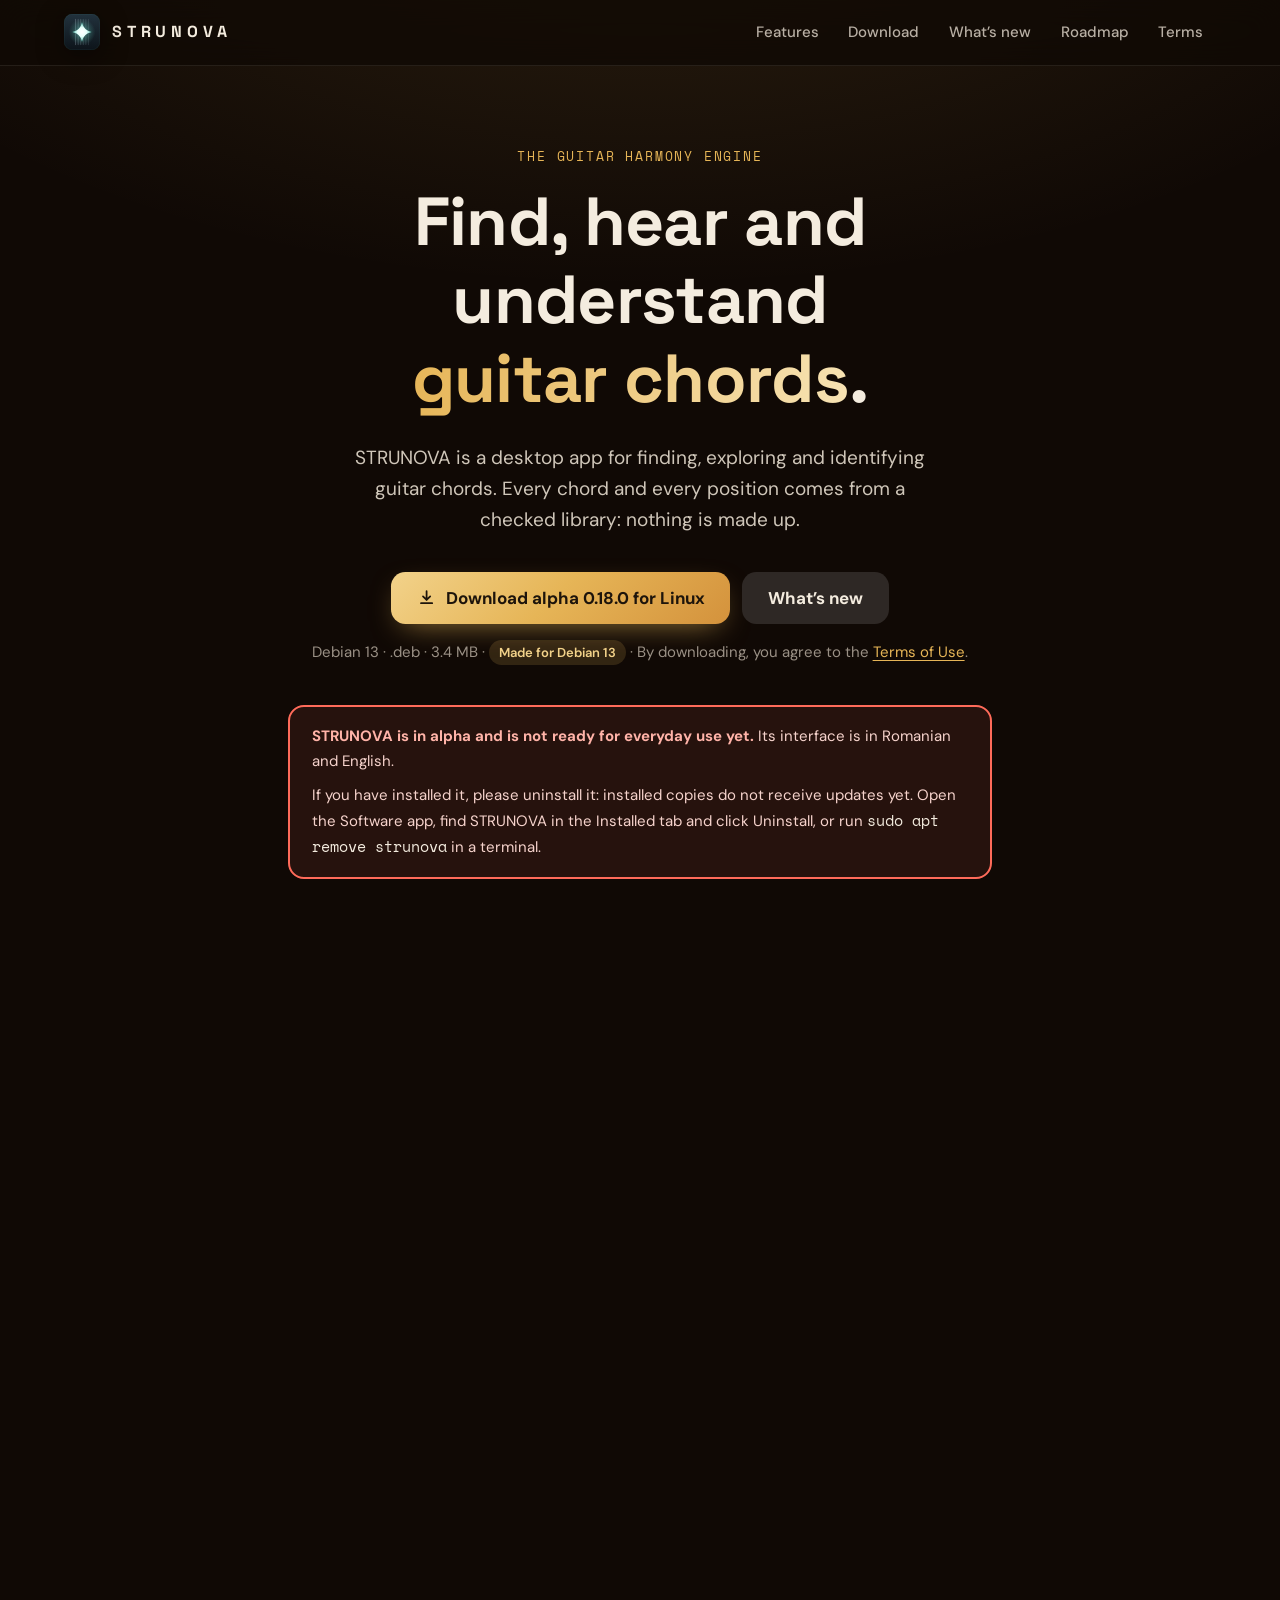
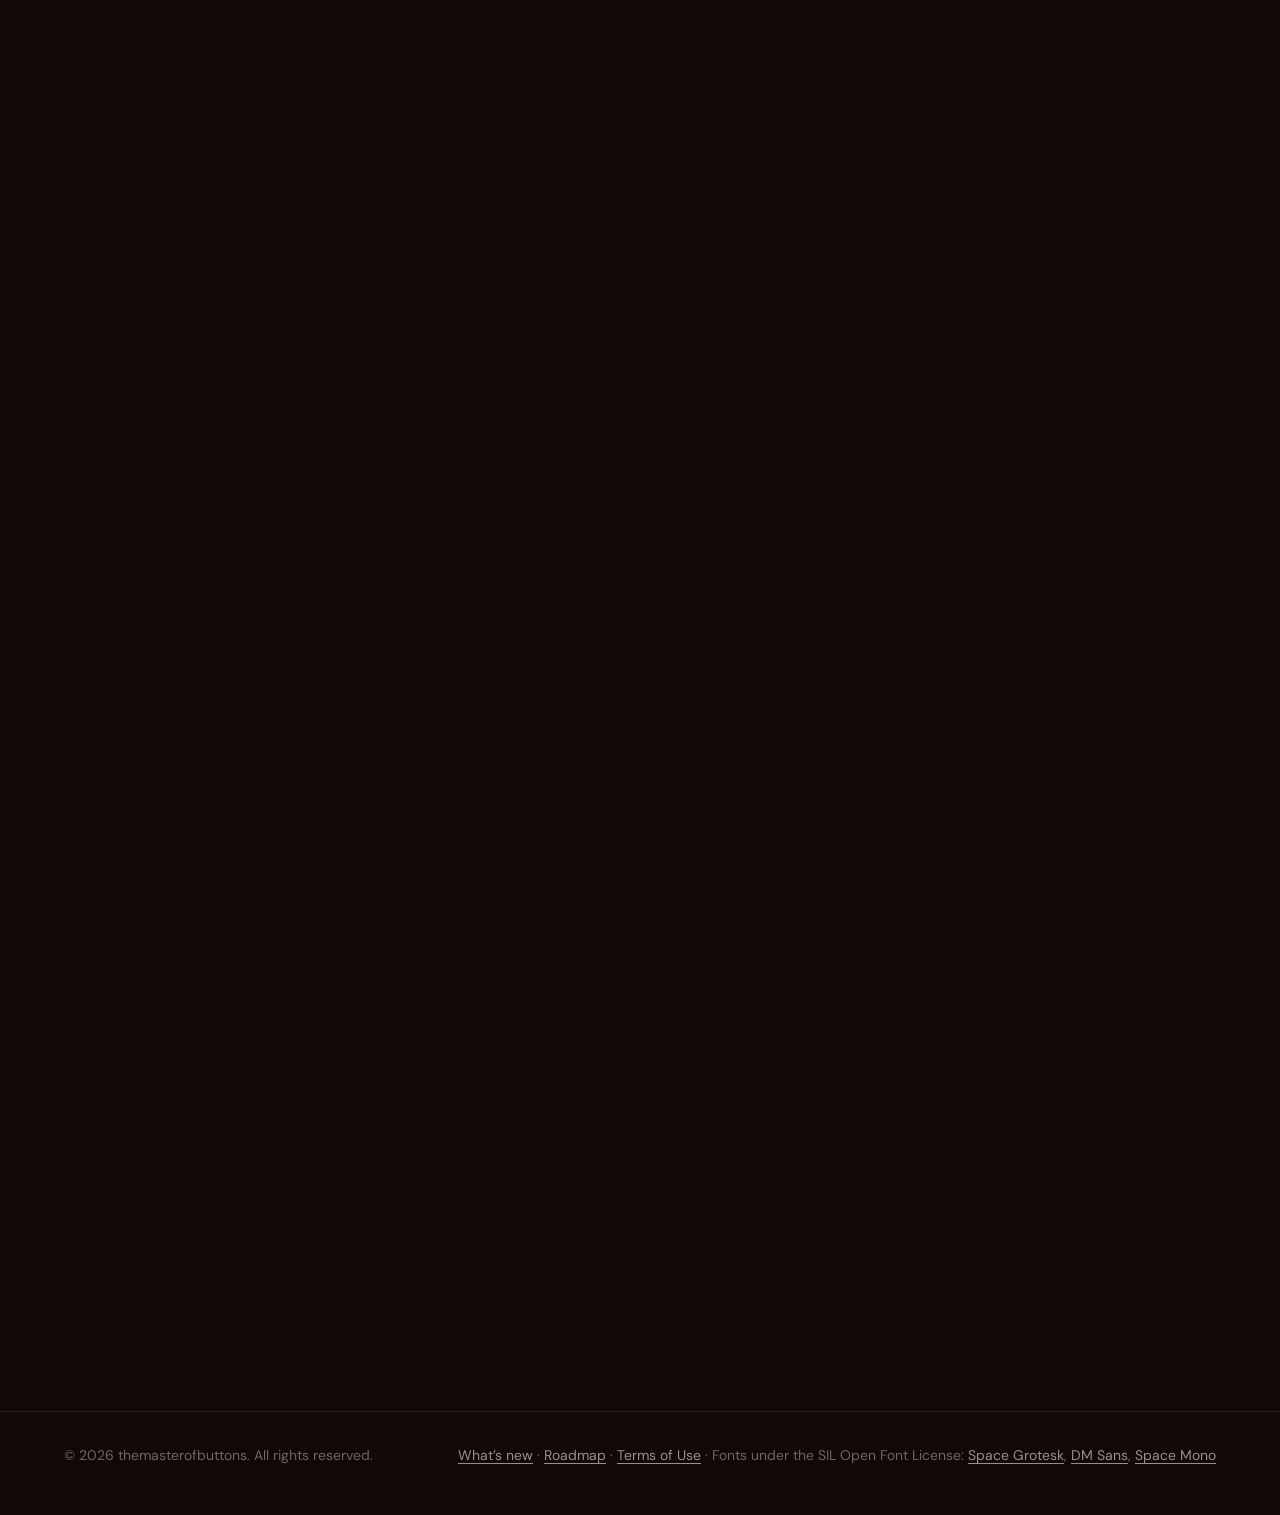
==== index.html @ a2dd1b7c "Offer STRUNOVA 0.18.0 alpha: English The screenshots now show the app in English, the alpha notice s" ====
<!doctype html>
<html lang="en">
  <head>
    <meta charset="utf-8" />
    <meta name="viewport" content="width=device-width, initial-scale=1" />
    <meta
      http-equiv="Content-Security-Policy"
      content="default-src 'self'; base-uri 'none'; form-action 'none'"
    />
    <meta
      name="description"
      content="STRUNOVA, The Guitar Harmony Engine: a desktop app for finding, hearing and identifying guitar chords, with a library where nothing is invented. Alpha for Linux."
    />
    <meta name="theme-color" content="#100905" />
    <title>STRUNOVA · The Guitar Harmony Engine</title>
    <link rel="icon" type="image/png" href="favicon.png" />
    <link rel="stylesheet" href="styles.css?v=4" />
  </head>
  <body>
    <header class="top">
      <div class="wrap">
        <a class="brand" href="./" aria-label="STRUNOVA, home">
          <svg viewBox="64 64 896 896" aria-hidden="true">
            <defs>
              <linearGradient id="logo-bg" x1="0" y1="0" x2="0" y2="1">
                <stop offset="0" stop-color="#22323d" />
                <stop offset="1" stop-color="#0d141a" />
              </linearGradient>
              <radialGradient id="logo-glow" cx="0.5" cy="0.5" r="0.5">
                <stop offset="0" stop-color="#62cdbb" stop-opacity="0.55" />
                <stop offset="1" stop-color="#62cdbb" stop-opacity="0" />
              </radialGradient>
              <radialGradient id="logo-star" cx="0.5" cy="0.5" r="0.5">
                <stop offset="0" stop-color="#ffffff" />
                <stop offset="0.45" stop-color="#e9fffb" />
                <stop offset="1" stop-color="#62cdbb" />
              </radialGradient>
            </defs>
            <rect x="64" y="64" width="896" height="896" rx="208" fill="url(#logo-bg)" />
            <rect x="67" y="67" width="890" height="890" rx="205" fill="none" stroke="#62cdbb" stroke-opacity="0.35" stroke-width="6" />
            <g stroke="#aab8c5" stroke-opacity="0.5" stroke-linecap="round">
              <line x1="352" y1="196" x2="352" y2="828" stroke-width="16" />
              <line x1="416" y1="196" x2="416" y2="828" stroke-width="14" />
              <line x1="480" y1="196" x2="480" y2="828" stroke-width="12" />
              <line x1="544" y1="196" x2="544" y2="828" stroke-width="10" />
              <line x1="608" y1="196" x2="608" y2="828" stroke-width="9" />
              <line x1="672" y1="196" x2="672" y2="828" stroke-width="8" />
            </g>
            <circle cx="512" cy="512" r="330" fill="url(#logo-glow)" />
            <path d="M 512 272 Q 550.4 473.6 752 512 Q 550.4 550.4 512 752 Q 473.6 550.4 272 512 Q 473.6 473.6 512 272 Z" fill="url(#logo-star)" />
          </svg>
          <span>STRUNOVA</span>
        </a>
        <nav class="nav" aria-label="Site">
          <a href="#features">Features</a>
          <a href="#download">Download</a>
          <a href="releases.html">What’s new</a>
          <a href="roadmap.html">Roadmap</a>
          <a href="terms.html">Terms</a>
        </nav>
      </div>
    </header>

    <main>
      <div class="hero wrap">
        <p class="eyebrow">The Guitar Harmony Engine</p>
        <h1>Find, hear and understand <span class="gold">guitar chords</span>.</h1>
        <p class="lead">
          STRUNOVA is a desktop app for finding, exploring and identifying guitar chords.
          Every chord and every position comes from a checked library: nothing is made up.
        </p>
        <div class="actions">
          <a class="button" href="download/STRUNOVA_0.18.0_amd64.deb" download>
            <svg viewBox="0 0 24 24" fill="none" stroke="currentColor" stroke-width="2.2" stroke-linecap="round" stroke-linejoin="round" aria-hidden="true">
              <path d="M12 4v11m0 0-4.5-4.5M12 15l4.5-4.5M5 19h14" />
            </svg>
            Download alpha 0.18.0 for Linux
          </a>
          <a class="button quiet" href="releases.html">What’s new</a>
        </div>
        <p class="meta">
          Debian 13 · .deb · 3.4&nbsp;MB · <span class="status">Made for Debian 13</span> ·
          By downloading, you agree to the <a href="terms.html">Terms of Use</a>.
        </p>

        <div class="alert" role="alert">
          <p>
            <strong>STRUNOVA is in alpha and is not ready for everyday use yet.</strong>
            Its interface is in Romanian and English.
          </p>
          <p>
            If you have installed it, please uninstall it: installed copies do not receive
            updates yet. Open the Software app, find STRUNOVA in the Installed tab and click
            Uninstall, or run <code>sudo apt remove strunova</code> in a terminal.
          </p>
        </div>

        <figure class="shot glow reveal">
          <img
            src="images/chords.png"
            width="1600"
            height="900"
            alt="The chord library of STRUNOVA: a table of chord types and roots, and the chosen chord C with its diagram, its notes and buttons to hear it."
          />
        </figure>

        <ul class="stats reveal">
          <li><strong class="gold">269</strong><span>chords in the library</span></li>
          <li><strong class="gold">459</strong><span>documented positions</span></li>
          <li><strong class="gold">25</strong><span>chord types, from major to 7♯9</span></li>
          <li><strong class="gold">0</strong><span>invented chords</span></li>
        </ul>
      </div>

      <section id="features">
        <div class="wrap">
          <div class="section-title reveal">
            <p class="eyebrow">What the alpha does</p>
            <h2>A chord library you can trust, and the tools around it</h2>
            <p>
              Search by name, such as C, Cm7, F#m9 or G7b9, or pick a chord from the table of
              types and roots. Every documented position has a clear diagram, with the
              fingers, the open and muted strings, the root and the notes, and you can hear
              it strummed or string by string. Filters keep only the positions you want: by
              level, open or barre, place on the neck and number of fingers. And every chord
              has its theory: the formula, each note with its interval above the root, the
              bass and the inversion, and what its type is, written from open music theory
              textbooks.
            </p>
          </div>

          <div class="feature reveal">
            <div class="feature-text">
              <span class="tag">Fretboard</span>
              <h3>Every position on the whole neck</h3>
              <p>
                Pick a chord and see where the library plays it along the whole neck: each
                position marked above the neck, the one you choose drawn in full on it, and
                the others in faint dots, one click away.
              </p>
              <ul>
                <li>Fingers, notes or degrees on the dots, the root ringed</li>
                <li>Barres, open and muted strings, as on a real neck</li>
                <li>The chosen position large, to hear and to keep among your favorites</li>
              </ul>
            </div>
            <figure class="shot">
              <img src="images/grif.png" width="1600" height="900" loading="lazy" alt="Fretboard: the six positions of C on the whole neck, the E-shape barre at the 8th fret chosen, the others in faint dots." />
            </figure>
          </div>

          <div class="feature reveal">
            <div class="feature-text">
              <span class="tag">Build music</span>
              <h3>Write a progression, then play along</h3>
              <p>
                Type the chords in your own order, such as Em C G D, and see each one with a
                diagram from the library. Hear the progression in time and follow the chord
                that is playing.
              </p>
              <ul>
                <li>Tempo from 40 to 200 beats per minute</li>
                <li>From 1 to 8 beats per chord, with repeat on or off</li>
                <li>Another position for any chord, with the arrows</li>
              </ul>
            </div>
            <figure class="shot">
              <img src="images/progression.png" width="1600" height="900" loading="lazy" alt="Build music: the progression Em C G D, each chord with its diagram, and the controls for tempo, beats per chord, volume and repeat." />
            </figure>
          </div>

          <div class="feature reveal">
            <div class="feature-text">
              <span class="tag">Chord identification</span>
              <h3>Which chord am I playing?</h3>
              <p>
                Choose one note per string on a fretboard, and STRUNOVA names the chords of its
                library that have exactly those notes, and tells you whether your position is
                one of its own.
              </p>
              <ul>
                <li>A wooden fretboard with 12, 15 or 17 frets</li>
                <li>An Example button that puts a position from the library on the neck</li>
                <li>Chords with the same notes over another bass, named apart</li>
              </ul>
            </div>
            <figure class="shot">
              <img src="images/identify.png" width="1600" height="900" loading="lazy" alt="Chord identification: notes chosen on a wooden fretboard, the chord C found in the library, and the notes chosen string by string." />
            </figure>
          </div>

          <div class="feature reveal">
            <div class="feature-text">
              <span class="tag">Lessons</span>
              <h3>Learn how a guitar makes its sound</h3>
              <p>
                Lesson 1 explains, card by card, what sound is, how classical, acoustic,
                electro-acoustic, smart and electric guitars make it, and how amplifiers and
                effects shape it.
              </p>
              <ul>
                <li>10 chapters, 74 cards and more than 40 drawings</li>
                <li>Notes to hear, and an interactive map of the whole sound path</li>
                <li>A test of ten questions, with your score</li>
              </ul>
            </div>
            <figure class="shot">
              <img src="images/lesson.png" width="1600" height="900" loading="lazy" alt="A lesson card: the whole sound path of an electric guitar, stop by stop, from the string to the ear." />
            </figure>
          </div>

          <div class="feature reveal">
            <div class="feature-text">
              <span class="tag">Favorites and settings</span>
              <h3>Your chords, your way</h3>
              <p>
                Star a chord to keep it with the exact position you were looking at, and find
                your favorites as cards to see and hear. Settings are saved automatically.
              </p>
              <ul>
                <li>The volume, kept from one session to the next</li>
                <li>Sound as soon as you choose a note or a chord</li>
                <li>The length of the fretboard and note names under the mouse</li>
              </ul>
            </div>
            <figure class="shot">
              <img src="images/favorites.png" width="1600" height="900" loading="lazy" alt="Favorites: the starred chords Am, C, G, Em and F7 as cards, each with its diagram and a button to hear it." />
            </figure>
          </div>

          <ul class="cards reveal">
            <li class="card">
              <div class="icon">
                <svg viewBox="0 0 24 24" fill="none" stroke="currentColor" stroke-width="2" stroke-linecap="round" stroke-linejoin="round" aria-hidden="true">
                  <circle cx="12" cy="12" r="8" />
                  <path d="M12 4a8 8 0 0 1 0 16Z" fill="currentColor" />
                </svg>
              </div>
              <h3>Warm and focused</h3>
              <p>A dark, warm design with a gold accent, made to let the chords stand out.</p>
            </li>
            <li class="card">
              <div class="icon">
                <svg viewBox="0 0 24 24" fill="none" stroke="currentColor" stroke-width="2" stroke-linecap="round" stroke-linejoin="round" aria-hidden="true">
                  <path d="M3 12c2.5 0 2.5-6 5-6s2.5 12 5 12 2.5-6 5-6 2.5 0 3 0" />
                </svg>
              </div>
              <h3>Motion like iOS and macOS</h3>
              <p>
                Buttons give way under a click, selections slide, sliders glide and fingers
                move to the next position.
              </p>
            </li>
            <li class="card">
              <div class="icon">
                <svg viewBox="0 0 24 24" fill="none" stroke="currentColor" stroke-width="2" stroke-linecap="round" stroke-linejoin="round" aria-hidden="true">
                  <path d="M4 18V6l5 3v6l-5 3Z" />
                  <path d="M14 8.5a5 5 0 0 1 0 7M17 6a8.5 8.5 0 0 1 0 12" />
                </svg>
              </div>
              <h3>Synthesized strings</h3>
              <p>
                Plucked strings synthesized in the app, in tune to within a cent across the
                neck. The app says so: no recordings pretend to be a real guitar.
              </p>
            </li>
          </ul>
        </div>
      </section>

      <section>
        <div class="wrap">
          <div class="principle reveal">
            <p class="eyebrow">Our principle</p>
            <h2>No invented chords</h2>
            <p>
              STRUNOVA shows only chords and positions that exist and are documented in its
              library. If a chord is not there yet, the app says so instead of making one up.
            </p>
          </div>
        </div>
      </section>

      <section>
        <div class="wrap">
          <ul class="cards reveal">
            <li class="card">
              <div class="icon">
                <svg viewBox="0 0 24 24" fill="none" stroke="currentColor" stroke-width="2" stroke-linecap="round" stroke-linejoin="round" aria-hidden="true">
                  <rect x="5" y="11" width="14" height="9" rx="2" />
                  <path d="M8 11V8a4 4 0 0 1 8 0v3" />
                </svg>
              </div>
              <h3>Private by design</h3>
              <p>
                The app works offline, with no account and no tracking. Your settings,
                favorites and lessons read stay on your computer.
              </p>
            </li>
            <li class="card">
              <div class="icon">
                <svg viewBox="0 0 24 24" fill="none" stroke="currentColor" stroke-width="2" stroke-linecap="round" stroke-linejoin="round" aria-hidden="true">
                  <path d="M4 7h16M4 12h16M4 17h10" />
                </svg>
              </div>
              <h3>No cookies here either</h3>
              <p>This website uses no cookies and no analytics.</p>
            </li>
          </ul>
        </div>
      </section>

      <section id="download">
        <div class="wrap">
          <div class="section-title reveal">
            <p class="eyebrow">Download</p>
            <h2>Try the alpha</h2>
            <p>
              New in 0.18.0: English. Choose Romanian or English in Settings; until you do,
              STRUNOVA follows the language of your system. Every text is in English too: the
              sections, the names and explanations of the chords, and Lesson 1.
              <a href="releases.html">Every version</a>.
            </p>
          </div>

          <div class="download reveal">
            <div class="panel">
              <h3>STRUNOVA 0.18.0 alpha</h3>
              <p class="small">
                Debian package · 64-bit (x86-64) · 3.4&nbsp;MB ·
                <span class="status">Made for Debian 13</span>
              </p>
              <a class="button" href="download/STRUNOVA_0.18.0_amd64.deb" download>
                <svg viewBox="0 0 24 24" fill="none" stroke="currentColor" stroke-width="2.2" stroke-linecap="round" stroke-linejoin="round" aria-hidden="true">
                  <path d="M12 4v11m0 0-4.5-4.5M12 15l4.5-4.5M5 19h14" />
                </svg>
                Download for Linux (.deb)
              </a>
              <p class="small">
                By downloading, you agree to the <a href="terms.html">Terms of Use</a>.
              </p>
              <p>
                STRUNOVA 0.18.0 is an early alpha, not ready for everyday use yet. Installed
                copies do not receive updates yet: each new version is offered on this page.
              </p>
              <p class="small">SHA-256 of the package:</p>
              <div class="code">
                <code id="checksum">e68582221605f58e6e5ad9b05b97c6776b1a939dde2f64613b422d8a089f9783</code>
                <button class="copy" type="button" data-copy="checksum">Copy</button>
              </div>
            </div>

            <div class="panel">
              <h3>Install</h3>
              <ol class="steps">
                <li>Open the downloaded file: the Software app opens.</li>
                <li>Click <strong>Install</strong> and enter your password.</li>
                <li>STRUNOVA appears in your application menu. Made for Debian 13 (64-bit).</li>
              </ol>
              <p class="small">Or, in a terminal, in the folder where you saved the file:</p>
              <div class="code">
                <code id="install">sudo apt install ./STRUNOVA_0.18.0_amd64.deb</code>
                <button class="copy" type="button" data-copy="install">Copy</button>
              </div>
              <p class="small">
                To remove STRUNOVA, uninstall it from the Software app, or run
                <code>sudo apt remove strunova</code>. Your settings, favorites and lessons
                read stay in the folder <code>~/.local/share/ro.strunova.desktop</code>;
                delete it to remove them too.
              </p>
              <p class="small">
                Other Linux distributions based on Debian may work, but they have not been
                tested. Versions for macOS and Windows are planned, on this same page.
              </p>
            </div>
          </div>
        </div>
      </section>
    </main>

    <footer>
      <div class="wrap">
        <p>© 2026 themasterofbuttons. All rights reserved.</p>
        <p>
          <a href="releases.html">What’s new</a> · <a href="roadmap.html">Roadmap</a> ·
          <a href="terms.html">Terms of Use</a> ·
          Fonts under the SIL Open Font License:
          <a href="fonts/LICENSE-space-grotesk.txt">Space Grotesk</a>,
          <a href="fonts/LICENSE-dm-sans.txt">DM Sans</a>,
          <a href="fonts/LICENSE-space-mono.txt">Space Mono</a>
        </p>
      </div>
    </footer>

    <script src="script.js"></script>
  </body>
</html>
---- styles.css ----
/* The STRUNOVA website, in the theme of the desktop app: warm, almost black
   surfaces, cream text and a gold accent, with the app's own fonts. */

/* Fonts bundled with the site (SIL Open Font License, see fonts/). */
@font-face {
  font-family: "Space Grotesk";
  font-style: normal;
  font-display: swap;
  font-weight: 300 700;
  src: url("fonts/space-grotesk-latin-ext-wght-normal.woff2") format("woff2");
  unicode-range: U+0100-02BA, U+02BD-02C5, U+02C7-02CC, U+02CE-02D7,
    U+02DD-02FF, U+0304, U+0308, U+0329, U+1D00-1DBF, U+1E00-1E9F, U+1EF2-1EFF,
    U+2020, U+20A0-20AB, U+20AD-20C0, U+2113, U+2C60-2C7F, U+A720-A7FF;
}

@font-face {
  font-family: "Space Grotesk";
  font-style: normal;
  font-display: swap;
  font-weight: 300 700;
  src: url("fonts/space-grotesk-latin-wght-normal.woff2") format("woff2");
  unicode-range: U+0000-00FF, U+0131, U+0152-0153, U+02BB-02BC, U+02C6, U+02DA,
    U+02DC, U+0304, U+0308, U+0329, U+2000-206F, U+20AC, U+2122, U+2191, U+2193,
    U+2212, U+2215, U+FEFF, U+FFFD;
}

@font-face {
  font-family: "DM Sans";
  font-style: normal;
  font-display: swap;
  font-weight: 100 1000;
  src: url("fonts/dm-sans-latin-ext-wght-normal.woff2") format("woff2");
  unicode-range: U+0100-02BA, U+02BD-02C5, U+02C7-02CC, U+02CE-02D7,
    U+02DD-02FF, U+0304, U+0308, U+0329, U+1D00-1DBF, U+1E00-1E9F, U+1EF2-1EFF,
    U+2020, U+20A0-20AB, U+20AD-20C0, U+2113, U+2C60-2C7F, U+A720-A7FF;
}

@font-face {
  font-family: "DM Sans";
  font-style: normal;
  font-display: swap;
  font-weight: 100 1000;
  src: url("fonts/dm-sans-latin-wght-normal.woff2") format("woff2");
  unicode-range: U+0000-00FF, U+0131, U+0152-0153, U+02BB-02BC, U+02C6, U+02DA,
    U+02DC, U+0304, U+0308, U+0329, U+2000-206F, U+20AC, U+2122, U+2191, U+2193,
    U+2212, U+2215, U+FEFF, U+FFFD;
}

@font-face {
  font-family: "Space Mono";
  font-style: normal;
  font-display: swap;
  font-weight: 400;
  src: url("fonts/space-mono-latin-ext-400-normal.woff2") format("woff2");
  unicode-range: U+0100-02BA, U+02BD-02C5, U+02C7-02CC, U+02CE-02D7,
    U+02DD-02FF, U+0304, U+0308, U+0329, U+1D00-1DBF, U+1E00-1E9F, U+1EF2-1EFF,
    U+2020, U+20A0-20AB, U+20AD-20C0, U+2113, U+2C60-2C7F, U+A720-A7FF;
}

@font-face {
  font-family: "Space Mono";
  font-style: normal;
  font-display: swap;
  font-weight: 400;
  src: url("fonts/space-mono-latin-400-normal.woff2") format("woff2");
  unicode-range: U+0000-00FF, U+0131, U+0152-0153, U+02BB-02BC, U+02C6, U+02DA,
    U+02DC, U+0304, U+0308, U+0329, U+2000-206F, U+20AC, U+2122, U+2191, U+2193,
    U+2212, U+2215, U+FEFF, U+FFFD;
}

@font-face {
  font-family: "Space Mono";
  font-style: normal;
  font-display: swap;
  font-weight: 700;
  src: url("fonts/space-mono-latin-ext-700-normal.woff2") format("woff2");
  unicode-range: U+0100-02BA, U+02BD-02C5, U+02C7-02CC, U+02CE-02D7,
    U+02DD-02FF, U+0304, U+0308, U+0329, U+1D00-1DBF, U+1E00-1E9F, U+1EF2-1EFF,
    U+2020, U+20A0-20AB, U+20AD-20C0, U+2113, U+2C60-2C7F, U+A720-A7FF;
}

@font-face {
  font-family: "Space Mono";
  font-style: normal;
  font-display: swap;
  font-weight: 700;
  src: url("fonts/space-mono-latin-700-normal.woff2") format("woff2");
  unicode-range: U+0000-00FF, U+0131, U+0152-0153, U+02BB-02BC, U+02C6, U+02DA,
    U+02DC, U+0304, U+0308, U+0329, U+2000-206F, U+20AC, U+2122, U+2191, U+2193,
    U+2212, U+2215, U+FEFF, U+FFFD;
}

:root {
  --bg: #100905;
  --surface: #1e1714;
  --surface-strong: #29231f;
  --surface-active: #2e2825;
  --text: #f4ecdf;
  --text-muted: #9a9085;
  --text-faint: #6f665d;
  --accent: #e6b557;
  --accent-light: #f2d28a;
  --accent-deep: #d4923c;
  --on-accent: #1d140b;
  --danger: #ff6b5a;
  --border: color-mix(in srgb, var(--text) 9%, transparent);
  --accent-soft: color-mix(in srgb, var(--accent) 16%, transparent);
  --accent-border: color-mix(in srgb, var(--accent) 45%, transparent);
  --gradient-accent: linear-gradient(
    135deg,
    var(--accent-light) 0%,
    var(--accent) 48%,
    var(--accent-deep) 100%
  );
  --gradient-title: linear-gradient(100deg, var(--accent) 0%, #f7e3b4 100%);
  --font-display: "Space Grotesk", "DM Sans", system-ui, sans-serif;
  --font-sans: "DM Sans", system-ui, "Segoe UI", Roboto, "Noto Sans", sans-serif;
  --font-mono: "Space Mono", "DejaVu Sans Mono", monospace;
  --radius: 1.25rem;
  /* A spring that overshoots a little, as on iOS and macOS. */
  --ease-spring: cubic-bezier(0.34, 1.4, 0.64, 1);
  --ease-out: cubic-bezier(0.22, 1, 0.36, 1);
  color-scheme: dark;
}

*,
*::before,
*::after {
  box-sizing: border-box;
}

html {
  scroll-behavior: smooth;
  scroll-padding-top: 5rem;
}

body {
  margin: 0;
  background-color: var(--bg);
  background-image: radial-gradient(
    ellipse 80rem 40rem at 50% -10rem,
    color-mix(in srgb, var(--accent) 14%, transparent),
    transparent 70%
  );
  background-repeat: no-repeat;
  color: var(--text);
  font-family: var(--font-sans);
  font-size: 1.0625rem;
  line-height: 1.65;
  -webkit-font-smoothing: antialiased;
}

h1,
h2,
h3 {
  margin: 0;
  font-family: var(--font-display);
  line-height: 1.15;
  letter-spacing: -0.01em;
}

p {
  margin: 0;
}

a {
  color: var(--accent);
  text-underline-offset: 0.2em;
}

code,
pre {
  font-family: var(--font-mono);
}

::selection {
  background-color: var(--accent-border);
}

:focus-visible {
  outline: 2px solid var(--accent);
  outline-offset: 3px;
}

.wrap {
  width: min(72rem, 100% - 3rem);
  margin: 0 auto;
}

/* The top bar */

.top {
  position: sticky;
  top: 0;
  z-index: 10;
  border-bottom: 1px solid var(--border);
  background-color: color-mix(in srgb, var(--bg) 78%, transparent);
  backdrop-filter: blur(14px);
}

.top .wrap {
  display: flex;
  flex-wrap: wrap;
  align-items: center;
  justify-content: space-between;
  gap: 0.75rem 1.5rem;
  padding: 0.85rem 0;
}

.brand {
  display: inline-flex;
  align-items: center;
  gap: 0.75rem;
  color: var(--text);
  text-decoration: none;
}

.brand svg {
  width: 2.25rem;
  height: 2.25rem;
  filter: drop-shadow(0 6px 14px rgb(0 0 0 / 45%));
}

.brand span {
  font-family: var(--font-display);
  font-size: 1rem;
  font-weight: 700;
  letter-spacing: 0.3em;
}

.nav {
  display: flex;
  flex-wrap: wrap;
  gap: 0.25rem;
}

.nav a {
  padding: 0.4rem 0.8rem;
  border-radius: 0.75rem;
  color: #b8afa4;
  font-size: 0.9375rem;
  font-weight: 500;
  text-decoration: none;
  transition:
    background-color 150ms ease,
    color 150ms ease;
}

.nav a:hover,
.nav a[aria-current="page"] {
  background-color: var(--surface-active);
  color: var(--text);
}

/* Buttons */

.button {
  display: inline-flex;
  align-items: center;
  justify-content: center;
  gap: 0.6rem;
  min-height: 3.25rem;
  padding: 0 1.6rem;
  border-radius: 0.9rem;
  background: var(--gradient-accent);
  color: var(--on-accent);
  font-weight: 700;
  text-decoration: none;
  box-shadow: 0 10px 30px -12px color-mix(in srgb, var(--accent) 70%, transparent);
  transition:
    box-shadow 200ms ease,
    scale 450ms var(--ease-spring);
}

.button:hover {
  box-shadow: 0 0 28px color-mix(in srgb, var(--accent) 45%, transparent);
}

.button:active {
  scale: 0.96;
  transition-duration: 90ms;
}

.button svg {
  width: 1.2rem;
  height: 1.2rem;
}

.button.quiet {
  background: var(--surface-active);
  color: var(--text);
  box-shadow: none;
}

.button.quiet:hover {
  background: #3a332e;
}

/* The hero */

.hero {
  padding: 5rem 0 3rem;
  text-align: center;
}

.eyebrow {
  margin: 0 0 1rem;
  color: var(--accent);
  font-family: var(--font-mono);
  font-size: 0.8125rem;
  letter-spacing: 0.14em;
  text-transform: uppercase;
}

.hero h1 {
  max-width: 50rem;
  margin: 0 auto;
  font-size: clamp(2.5rem, 6vw, 4.25rem);
  font-weight: 700;
  text-wrap: balance;
}

.gold {
  background: var(--gradient-title);
  background-clip: text;
  color: transparent;
}

.lead {
  max-width: 38rem;
  margin: 1.5rem auto 0;
  color: #cfc6b9;
  font-size: 1.1875rem;
}

.actions {
  display: flex;
  flex-wrap: wrap;
  justify-content: center;
  gap: 0.75rem;
  margin-top: 2.25rem;
}

.meta {
  margin-top: 1rem;
  color: var(--text-muted);
  font-size: 0.9375rem;
}

.status {
  display: inline-flex;
  align-items: center;
  gap: 0.35rem;
  padding: 0.1rem 0.6rem;
  border-radius: 999px;
  background-color: var(--accent-soft);
  color: var(--accent-light);
  font-size: 0.8125rem;
  font-weight: 600;
}

/* The alpha warning, in red as the owner asked. */
.alert {
  max-width: 44rem;
  margin: 2.5rem auto 0;
  padding: 1.1rem 1.4rem;
  border: 2px solid var(--danger);
  border-radius: 1rem;
  background-color: color-mix(in srgb, var(--danger) 9%, transparent);
  text-align: left;
}

.alert p {
  color: #f6d3cc;
  font-size: 0.9375rem;
}

.alert p + p {
  margin-top: 0.6rem;
}

.alert strong {
  color: #ffb3a8;
}

.alert code {
  color: var(--text);
}

/* A window that frames a screenshot of the app. */
.shot {
  position: relative;
  margin: 0;
  overflow: hidden;
  border: 1px solid var(--border);
  border-radius: 1rem;
  background-color: var(--surface);
  box-shadow:
    0 40px 80px -30px rgb(0 0 0 / 85%),
    0 0 0 1px rgb(0 0 0 / 40%);
}

.shot::before {
  content: "";
  display: block;
  height: 1.9rem;
  border-bottom: 1px solid var(--border);
  background:
    radial-gradient(circle at 1.1rem 50%, #ff5f57 0.3rem, transparent 0.32rem),
    radial-gradient(circle at 2.1rem 50%, #febc2e 0.3rem, transparent 0.32rem),
    radial-gradient(circle at 3.1rem 50%, #28c840 0.3rem, transparent 0.32rem),
    #1a1411;
}

.shot img {
  display: block;
  width: 100%;
  height: auto;
}

.hero .shot {
  max-width: 64rem;
  margin: 4rem auto 0;
}

.glow {
  position: relative;
}

.glow::after {
  content: "";
  position: absolute;
  inset: 15% 10% -5%;
  z-index: -1;
  border-radius: 50%;
  background: radial-gradient(
    closest-side,
    color-mix(in srgb, var(--accent) 30%, transparent),
    transparent
  );
  filter: blur(40px);
}

/* Numbers */

.stats {
  display: grid;
  grid-template-columns: repeat(4, minmax(0, 1fr));
  gap: 1rem;
  margin: 4rem auto 0;
  padding: 0;
  list-style: none;
}

.stats li {
  padding: 1.4rem 1.5rem;
  border: 1px solid var(--border);
  border-radius: var(--radius);
  background: linear-gradient(160deg, #221b18 0%, var(--surface) 55%);
  text-align: left;
}

.stats strong {
  display: block;
  font-family: var(--font-display);
  font-size: 2.5rem;
  font-weight: 700;
  line-height: 1;
}

.stats span {
  display: block;
  margin-top: 0.5rem;
  color: var(--text-muted);
  font-size: 0.9375rem;
}

/* Sections */

section {
  padding: 5rem 0 0;
}

.section-title {
  max-width: 44rem;
  margin-bottom: 3rem;
}

.section-title h2 {
  font-size: clamp(2rem, 4vw, 2.75rem);
}

.section-title p {
  margin-top: 1rem;
  color: var(--text-muted);
}

/* A feature: words on one side, the app on the other. */
.feature {
  display: grid;
  grid-template-columns: minmax(0, 5fr) minmax(0, 7fr);
  align-items: center;
  gap: 3rem;
  margin-bottom: 5rem;
}

.feature:nth-child(even) .feature-text {
  order: 2;
}

.feature h3 {
  font-size: 1.75rem;
}

.feature p {
  margin-top: 0.9rem;
  color: #cfc6b9;
}

.feature ul {
  display: flex;
  flex-direction: column;
  gap: 0.5rem;
  margin: 1.25rem 0 0;
  padding-left: 1.25rem;
  color: var(--text-muted);
}

.feature li::marker {
  color: var(--accent);
}

.tag {
  display: inline-block;
  margin-bottom: 0.75rem;
  color: var(--accent);
  font-family: var(--font-mono);
  font-size: 0.8125rem;
  letter-spacing: 0.08em;
  text-transform: uppercase;
}

/* Cards */

.cards {
  display: grid;
  grid-template-columns: repeat(auto-fit, minmax(16rem, 1fr));
  gap: 1rem;
  margin: 0;
  padding: 0;
  list-style: none;
}

.card {
  padding: 1.6rem;
  border: 1px solid var(--border);
  border-radius: var(--radius);
  background: linear-gradient(160deg, #221b18 0%, var(--surface) 55%);
  box-shadow: inset 0 1px 0 color-mix(in srgb, var(--text) 5%, transparent);
  transition:
    border-color 200ms ease,
    translate 450ms var(--ease-spring);
}

.card:hover {
  border-color: var(--accent-border);
  translate: 0 -4px;
}

.card h3 {
  font-size: 1.25rem;
}

.card p {
  margin-top: 0.6rem;
  color: var(--text-muted);
}

.card .icon {
  display: grid;
  place-items: center;
  width: 2.75rem;
  height: 2.75rem;
  margin-bottom: 1.1rem;
  border-radius: 0.85rem;
  background-color: var(--accent-soft);
  color: var(--accent);
}

.card .icon svg {
  width: 1.4rem;
  height: 1.4rem;
}

/* The principle */

.principle {
  padding: 2.5rem;
  border: 1px solid var(--accent-border);
  border-radius: var(--radius);
  background:
    radial-gradient(
      circle at 90% 20%,
      color-mix(in srgb, var(--accent) 18%, transparent),
      transparent 55%
    ),
    linear-gradient(135deg, #2a2016 0%, var(--surface) 60%);
}

.principle h2 {
  font-size: clamp(1.75rem, 3.5vw, 2.5rem);
}

.principle p {
  max-width: 42rem;
  margin-top: 1rem;
  color: #d8cfc2;
  font-size: 1.125rem;
}

/* Download */

.download {
  display: grid;
  grid-template-columns: minmax(0, 1fr) minmax(0, 1fr);
  gap: 1.5rem;
  align-items: start;
}

.panel {
  padding: 2rem;
  border: 1px solid var(--border);
  border-radius: var(--radius);
  background: linear-gradient(160deg, #221b18 0%, var(--surface) 55%);
}

.panel h3 {
  font-size: 1.375rem;
}

.panel p,
.panel li {
  color: #cfc6b9;
}

/* Long paths and commands may break anywhere rather than leave the panel. */
.panel p code {
  overflow-wrap: anywhere;
}

.panel p + p,
.panel .button + p {
  margin-top: 0.9rem;
}

.panel .button {
  margin-top: 1.4rem;
}

.small {
  color: var(--text-muted) !important;
  font-size: 0.9375rem;
}

.steps {
  display: flex;
  flex-direction: column;
  gap: 0.6rem;
  margin: 1rem 0 0;
  padding-left: 1.4rem;
}

.steps li::marker {
  color: var(--accent);
  font-family: var(--font-mono);
}

.panel .steps + p,
.panel .code + p {
  margin-top: 1.1rem;
}

.code {
  display: flex;
  align-items: center;
  gap: 0.75rem;
  margin-top: 0.75rem;
  padding: 0.75rem 0.9rem;
  border: 1px solid var(--border);
  border-radius: 0.8rem;
  background-color: #150f0c;
}

.code code {
  flex: 1;
  min-width: 0;
  overflow-wrap: anywhere;
  color: var(--text);
  font-size: 0.875rem;
}

.copy {
  flex: none;
  padding: 0.3rem 0.7rem;
  border: 1px solid var(--border);
  border-radius: 999px;
  background-color: var(--surface-active);
  color: var(--text-muted);
  font: inherit;
  font-size: 0.8125rem;
  cursor: pointer;
  transition:
    color 150ms ease,
    border-color 150ms ease,
    scale 400ms var(--ease-spring);
}

.copy:hover {
  border-color: var(--accent-border);
  color: var(--text);
}

.copy:active {
  scale: 0.92;
}

.copy[data-copied="true"] {
  border-color: var(--accent);
  color: var(--accent);
}

/* The copy buttons need the script; without it the text is still there to
   select by hand. */
html:not(.js) .copy {
  display: none;
}

/* What's new */

.release {
  display: grid;
  grid-template-columns: 9rem minmax(0, 1fr);
  gap: 1.5rem;
  padding: 1.75rem 0;
  border-top: 1px solid var(--border);
}

.release h2 {
  font-size: 1.5rem;
}

.release time {
  display: block;
  margin-top: 0.35rem;
  color: var(--text-muted);
  font-family: var(--font-mono);
  font-size: 0.8125rem;
}

.release h3 {
  font-size: 1.125rem;
}

.release ul {
  display: flex;
  flex-direction: column;
  gap: 0.4rem;
  margin: 0.75rem 0 0;
  padding-left: 1.25rem;
  color: #cfc6b9;
}

.release li::marker {
  color: var(--accent);
}

.latest {
  margin-left: 0.5rem;
  vertical-align: middle;
}

/* Roadmap: the phases on one line, from the first to the launch. */

.phases {
  position: relative;
  max-width: 50rem;
  margin: 0 auto;
  padding: 0;
  list-style: none;
}

/* The line that joins the phases. */
.phases::before {
  position: absolute;
  top: 0.75rem;
  bottom: 3rem;
  left: calc(0.75rem - 1px);
  width: 2px;
  background: linear-gradient(var(--accent) 0%, var(--accent) 72%, var(--border) 100%);
  content: "";
}

.phase {
  position: relative;
  padding: 0 0 2.75rem 3.25rem;
}

/* The dot of a phase: full when done, glowing while in progress, empty when planned. */
.phase::before {
  position: absolute;
  top: 0.35rem;
  left: 0;
  width: 1.5rem;
  height: 1.5rem;
  border: 2px solid var(--accent);
  border-radius: 50%;
  background-color: var(--accent);
  content: "";
}

.phase[data-state="now"]::before {
  background-color: var(--bg);
  box-shadow: 0 0 0 6px color-mix(in srgb, var(--accent) 22%, transparent);
}

.phase[data-state="next"]::before {
  border-color: var(--text-faint);
  background-color: var(--bg);
}

/* The status sits after the name, or under it, at the left, on a narrow screen. */
.phase h2 {
  display: flex;
  flex-wrap: wrap;
  align-items: center;
  gap: 0.35rem 0.6rem;
  font-size: 1.5rem;
}

.status.now {
  background-color: color-mix(in srgb, var(--accent) 30%, transparent);
  color: var(--text);
}

.status.next {
  background-color: var(--surface-active);
  color: var(--text-muted);
}

.phase p {
  margin-top: 0.6rem;
  color: #cfc6b9;
}

.phase h3 {
  margin-top: 1.25rem;
  color: var(--text-muted);
  font-family: var(--font-mono);
  font-size: 0.8125rem;
  font-weight: 400;
  letter-spacing: 0.12em;
  text-transform: uppercase;
}

/* A list inside a list would get hollow markers; these stay full. */
.phase ul {
  display: flex;
  flex-direction: column;
  gap: 0.4rem;
  margin: 0.75rem 0 0;
  padding-left: 1.25rem;
  color: #cfc6b9;
  list-style: disc;
}

.phase .done li::marker {
  color: var(--accent);
}

.phase .next li::marker {
  color: var(--text-faint);
}

/* Terms */

.legal {
  max-width: 46rem;
  padding: 4rem 0 2rem;
}

.legal h1 {
  font-size: clamp(2rem, 5vw, 3rem);
}

.legal h2 {
  margin-top: 2.25rem;
  font-size: 1.25rem;
}

.legal p,
.legal li {
  margin-top: 0.75rem;
  color: #cfc6b9;
}

.legal ul {
  padding-left: 1.25rem;
}

/* Footer */

footer {
  margin-top: 6rem;
  border-top: 1px solid var(--border);
}

footer .wrap {
  display: flex;
  flex-wrap: wrap;
  justify-content: space-between;
  gap: 0.75rem 2rem;
  padding: 2rem 0 3rem;
  color: var(--text-faint);
  font-size: 0.875rem;
}

footer a {
  color: var(--text-muted);
}

/* Things that rise into view as the page scrolls (only with JavaScript;
   what is already on screen when the page opens shows at once). */
.js .reveal:not(.is-visible) {
  opacity: 0;
  translate: 0 1.5rem;
}

.js .reveal {
  transition:
    opacity 700ms var(--ease-out),
    translate 900ms var(--ease-out);
}

@media (max-width: 52rem) {
  /* On a phone the top bar scrolls away with the page, so it does not
     take a fifth of the screen, and its links fit on one row. */
  html {
    scroll-padding-top: 1rem;
  }

  .top {
    position: static;
  }

  .top .wrap {
    gap: 0.5rem 1rem;
    padding: 0.75rem 0;
  }

  .nav {
    gap: 0;
    margin-left: -0.55rem;
  }

  .nav a {
    padding: 0.35rem 0.55rem;
    font-size: 0.875rem;
  }

  .stats {
    grid-template-columns: repeat(2, minmax(0, 1fr));
    gap: 0.75rem;
    margin-top: 3rem;
  }

  .stats li {
    padding: 1.1rem 1.2rem;
  }

  .stats strong {
    font-size: 2.1rem;
  }

  .feature,
  .download {
    grid-template-columns: minmax(0, 1fr);
  }

  .panel {
    padding: 1.5rem 1.25rem;
  }

  .panel .button {
    width: 100%;
    padding: 0 1.1rem;
  }

  .feature:nth-child(even) .feature-text {
    order: 0;
  }

  .release {
    grid-template-columns: minmax(0, 1fr);
    gap: 0.5rem;
  }
}

@media (prefers-reduced-motion: reduce) {
  html {
    scroll-behavior: auto;
  }

  .js .reveal {
    opacity: 1;
    translate: none;
    transition: none;
  }

  .button,
  .card,
  .copy {
    transition: none;
  }
}

/* Small phones: narrower margins and slightly smaller buttons, so the
   download buttons keep their text on one line. */
@media (max-width: 30rem) {
  .wrap {
    width: min(72rem, 100% - 2rem);
  }

  .button {
    padding: 0 1rem;
    font-size: 0.9375rem;
  }
}

/* A printed page shows every section, even those not yet scrolled to. */
@media print {
  .js .reveal:not(.is-visible) {
    opacity: 1;
    translate: none;
  }
}
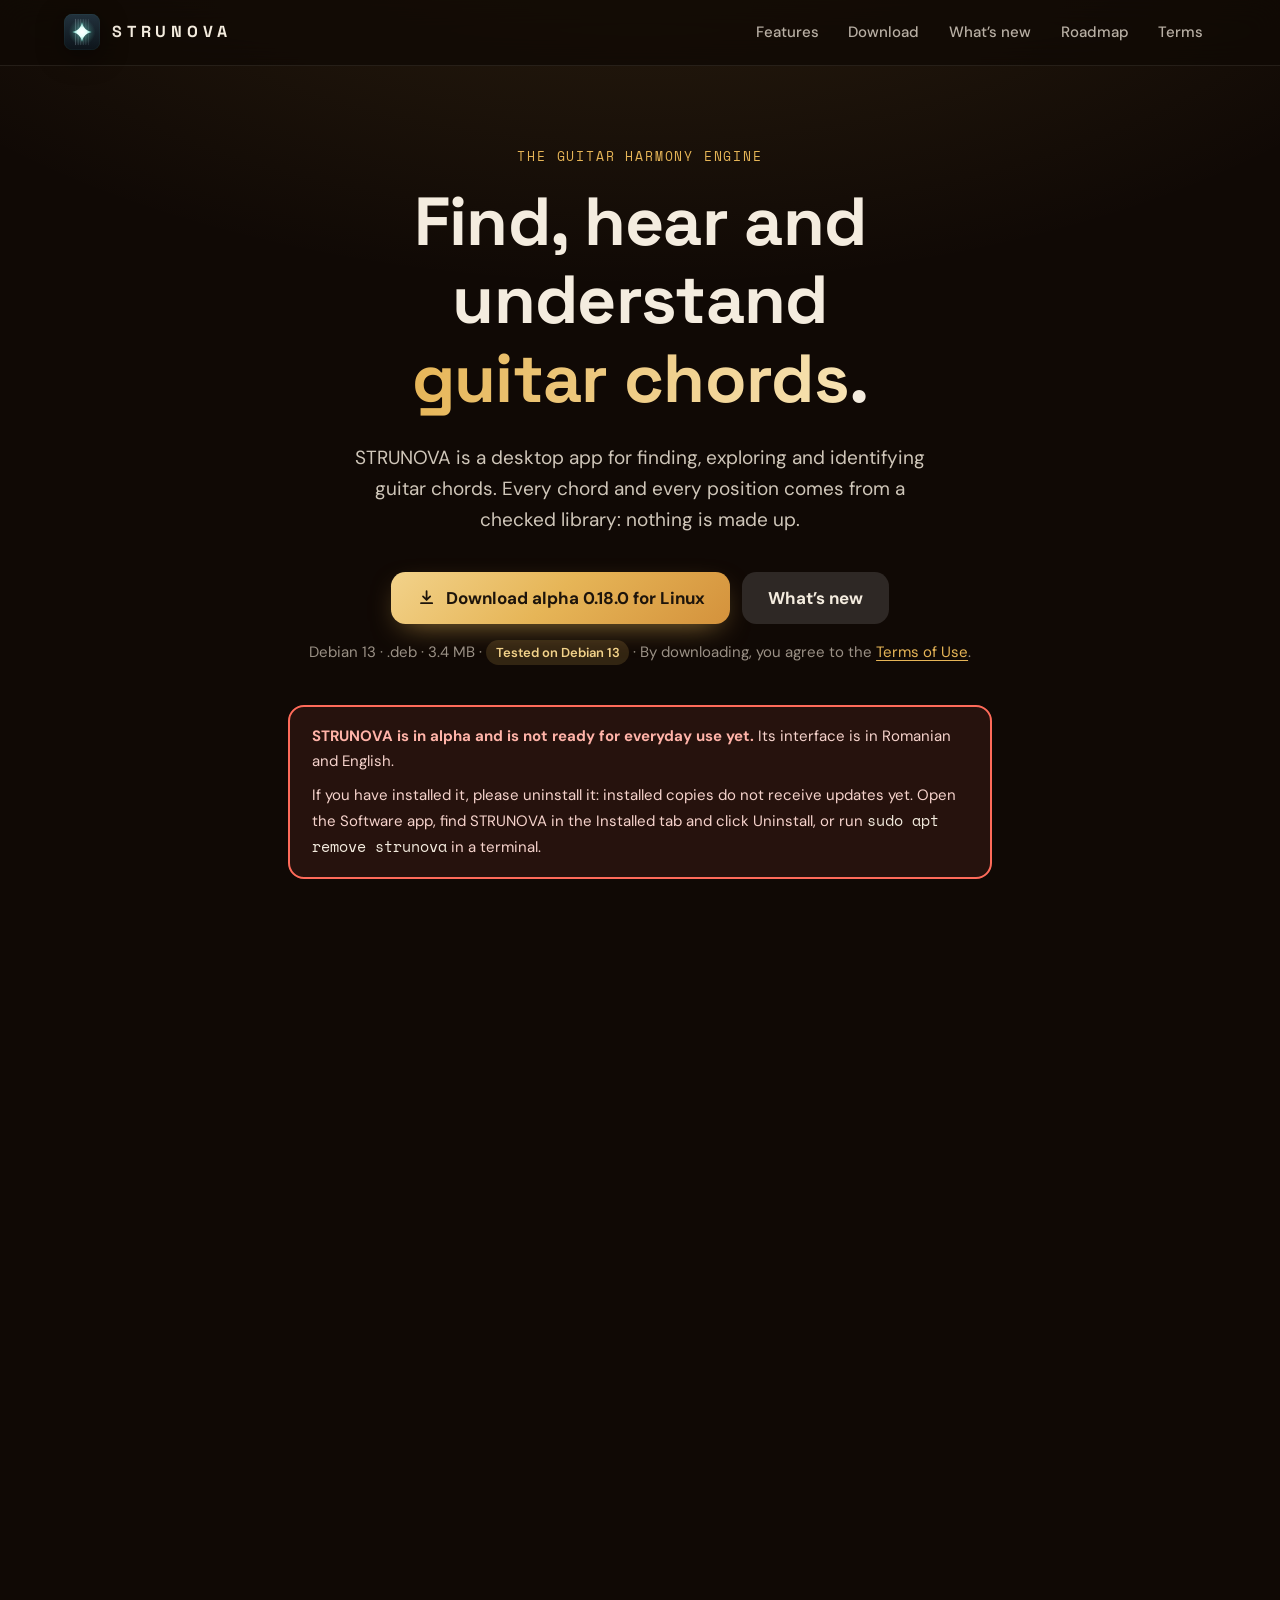
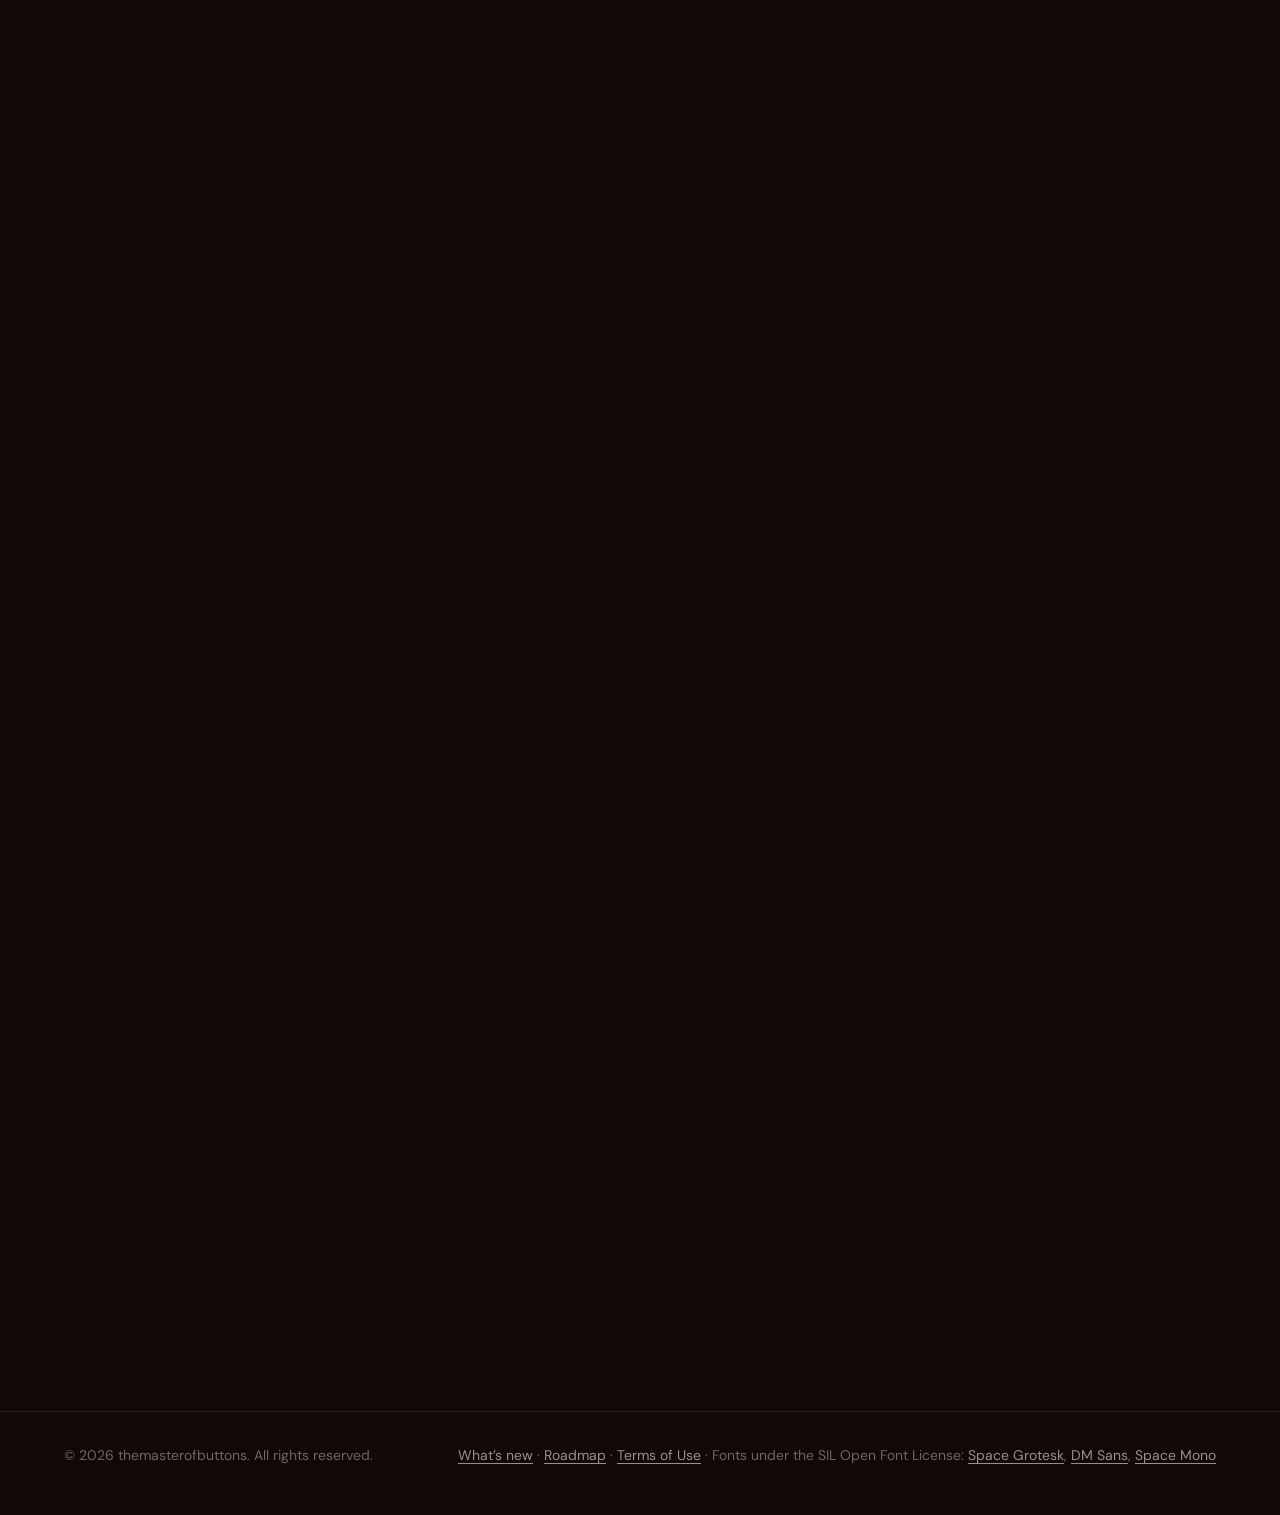
==== commit 4364b97b: "Download section: 0.18.0 was tested on Debian 13 Co-Authored-By: Claude Opus 5.5 <noreply@anthropic." ====
--- a/index.html
+++ b/index.html
@@ -79,7 +79,7 @@
           <a class="button quiet" href="releases.html">What’s new</a>
         </div>
         <p class="meta">
-          Debian 13 · .deb · 3.4&nbsp;MB · <span class="status">Made for Debian 13</span> ·
+          Debian 13 · .deb · 3.4&nbsp;MB · <span class="status">Tested on Debian 13</span> ·
           By downloading, you agree to the <a href="terms.html">Terms of Use</a>.
         </p>
 
@@ -328,7 +328,7 @@
               <h3>STRUNOVA 0.18.0 alpha</h3>
               <p class="small">
                 Debian package · 64-bit (x86-64) · 3.4&nbsp;MB ·
-                <span class="status">Made for Debian 13</span>
+                <span class="status">Tested on Debian 13</span>
               </p>
               <a class="button" href="download/STRUNOVA_0.18.0_amd64.deb" download>
                 <svg viewBox="0 0 24 24" fill="none" stroke="currentColor" stroke-width="2.2" stroke-linecap="round" stroke-linejoin="round" aria-hidden="true">
@@ -355,7 +355,7 @@
               <ol class="steps">
                 <li>Open the downloaded file: the Software app opens.</li>
                 <li>Click <strong>Install</strong> and enter your password.</li>
-                <li>STRUNOVA appears in your application menu. Made for Debian 13 (64-bit).</li>
+                <li>STRUNOVA appears in your application menu. Tested on Debian 13 (64-bit).</li>
               </ol>
               <p class="small">Or, in a terminal, in the folder where you saved the file:</p>
               <div class="code">
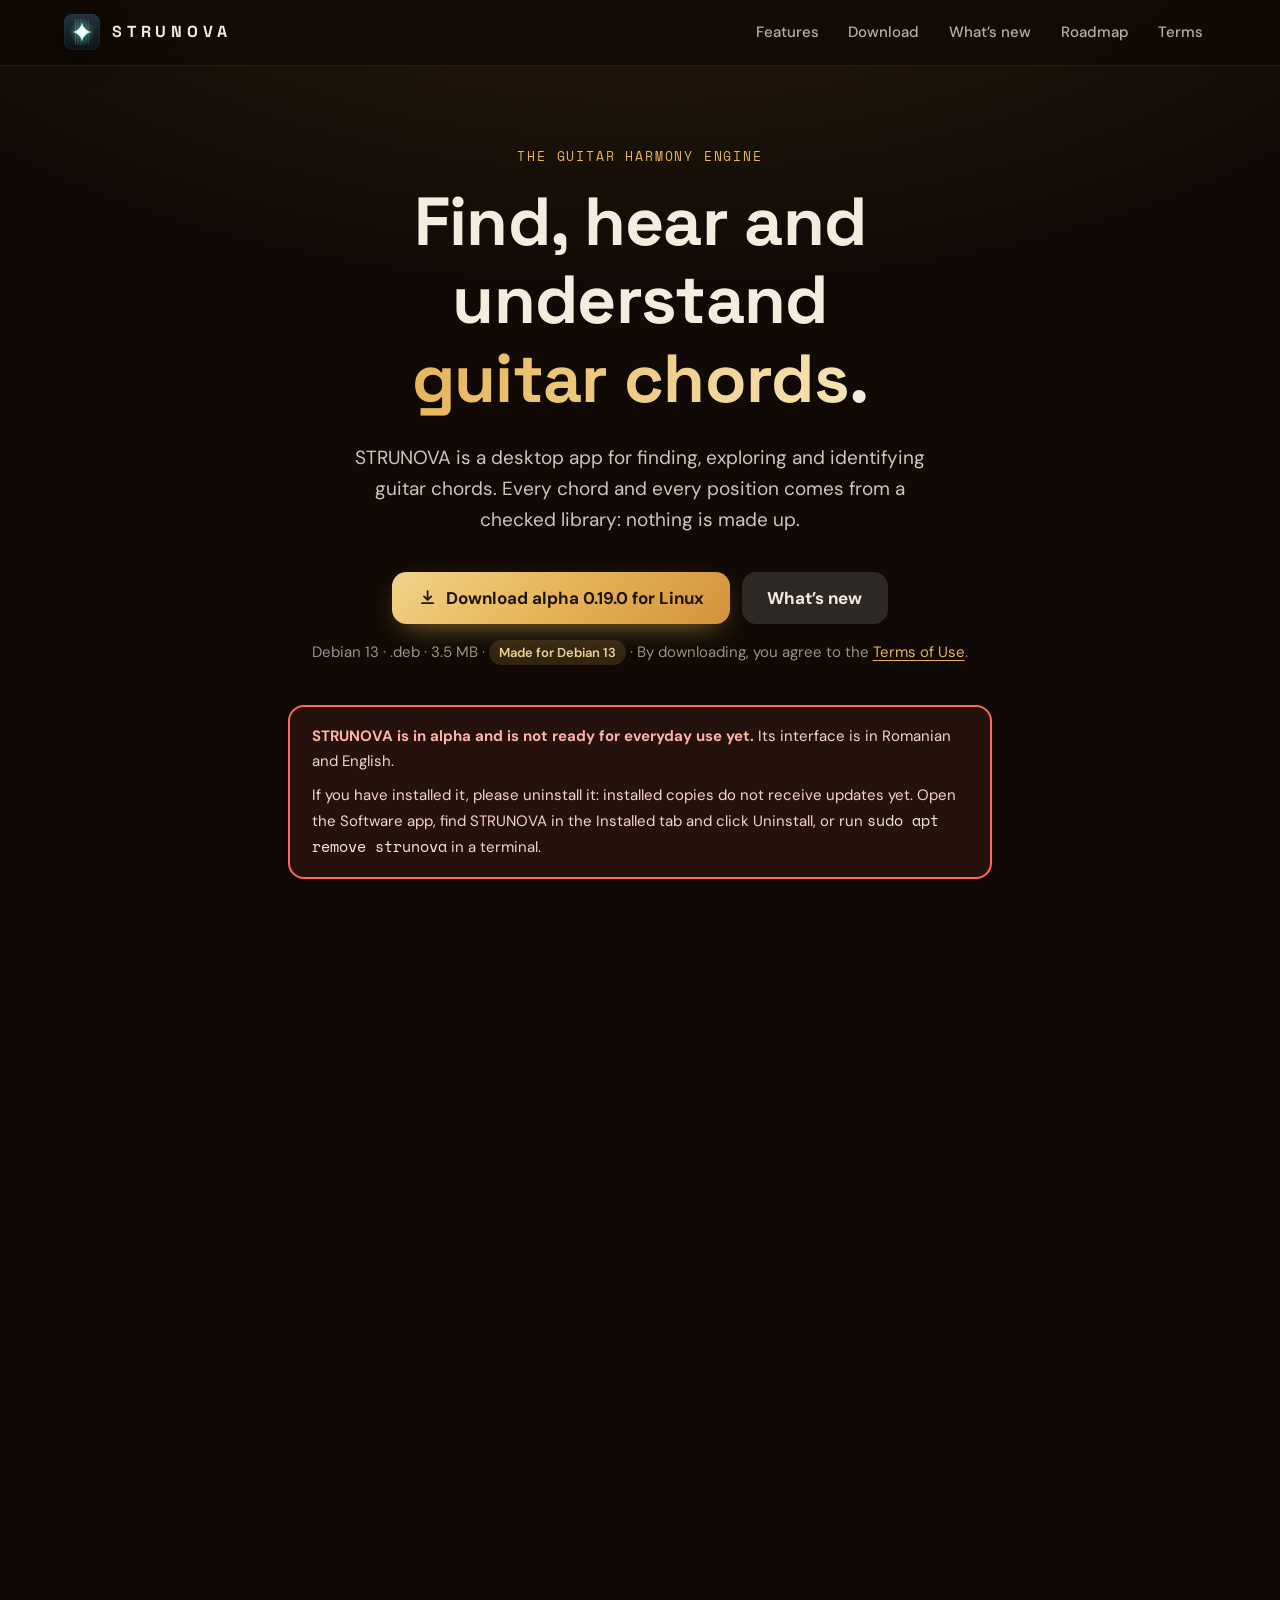
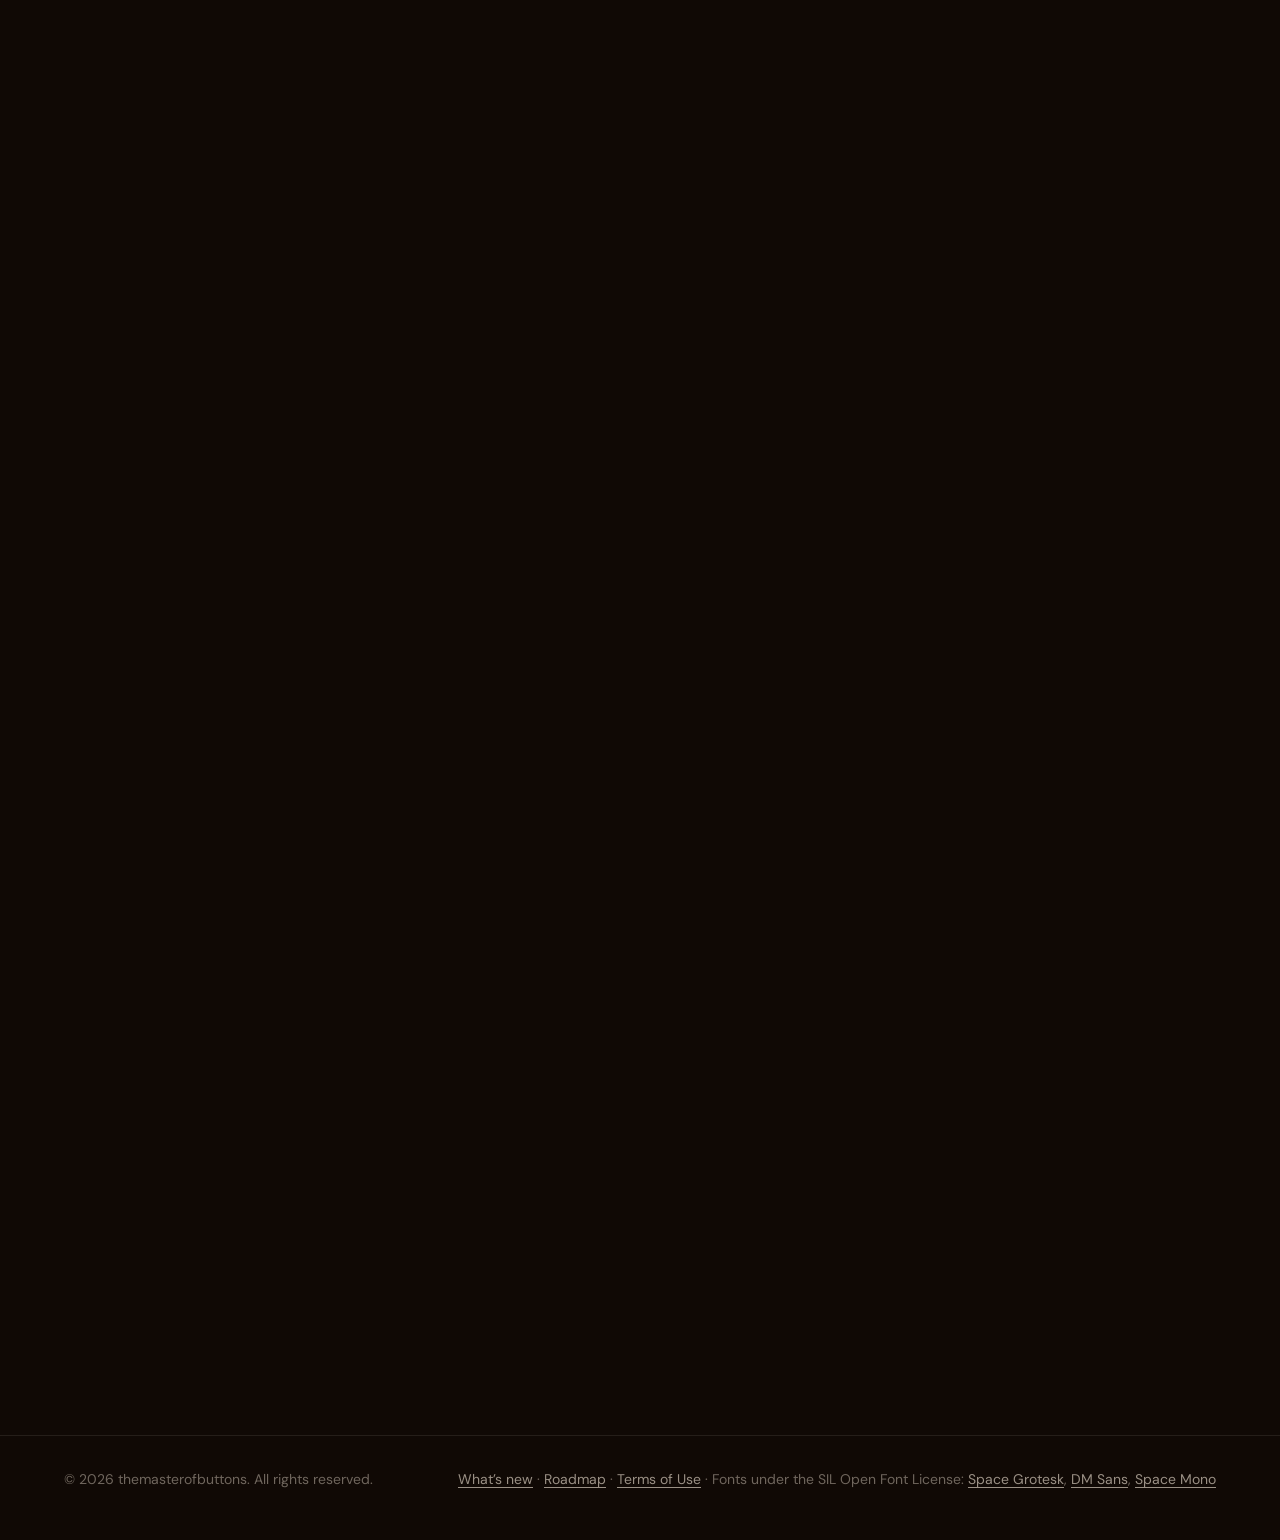
==== commit 577035d4: "Offer STRUNOVA 0.19.0 alpha: more chords, after a review of the library Six more chord types (7♯5, 7" ====
--- a/index.html
+++ b/index.html
@@ -70,16 +70,16 @@
           Every chord and every position comes from a checked library: nothing is made up.
         </p>
         <div class="actions">
-          <a class="button" href="download/STRUNOVA_0.18.0_amd64.deb" download>
+          <a class="button" href="download/STRUNOVA_0.19.0_amd64.deb" download>
             <svg viewBox="0 0 24 24" fill="none" stroke="currentColor" stroke-width="2.2" stroke-linecap="round" stroke-linejoin="round" aria-hidden="true">
               <path d="M12 4v11m0 0-4.5-4.5M12 15l4.5-4.5M5 19h14" />
             </svg>
-            Download alpha 0.18.0 for Linux
+            Download alpha 0.19.0 for Linux
           </a>
           <a class="button quiet" href="releases.html">What’s new</a>
         </div>
         <p class="meta">
-          Debian 13 · .deb · 3.4&nbsp;MB · <span class="status">Tested on Debian 13</span> ·
+          Debian 13 · .deb · 3.5&nbsp;MB · <span class="status">Made for Debian 13</span> ·
           By downloading, you agree to the <a href="terms.html">Terms of Use</a>.
         </p>
 
@@ -105,9 +105,9 @@
         </figure>
 
         <ul class="stats reveal">
-          <li><strong class="gold">269</strong><span>chords in the library</span></li>
-          <li><strong class="gold">459</strong><span>documented positions</span></li>
-          <li><strong class="gold">25</strong><span>chord types, from major to 7♯9</span></li>
+          <li><strong class="gold">359</strong><span>chords in the library</span></li>
+          <li><strong class="gold">609</strong><span>documented positions</span></li>
+          <li><strong class="gold">31</strong><span>chord types, from major to maj7♯11</span></li>
           <li><strong class="gold">0</strong><span>invented chords</span></li>
         </ul>
       </div>
@@ -316,21 +316,21 @@
             <p class="eyebrow">Download</p>
             <h2>Try the alpha</h2>
             <p>
-              New in 0.18.0: English. Choose Romanian or English in Settings; until you do,
-              STRUNOVA follows the language of your system. Every text is in English too: the
-              sections, the names and explanations of the chords, and Lesson 1.
+              New in 0.19.0: more chords, after a review of the whole library. Six more chord
+              types, 7♯5, 7♭5, 9sus4, maj7♯11, m11 and m6/9, each with an explanation of its
+              theory, and the m6 and m(maj7) chords on every root: 359 chords with 609 positions.
               <a href="releases.html">Every version</a>.
             </p>
           </div>
 
           <div class="download reveal">
             <div class="panel">
-              <h3>STRUNOVA 0.18.0 alpha</h3>
+              <h3>STRUNOVA 0.19.0 alpha</h3>
               <p class="small">
-                Debian package · 64-bit (x86-64) · 3.4&nbsp;MB ·
-                <span class="status">Tested on Debian 13</span>
-              </p>
-              <a class="button" href="download/STRUNOVA_0.18.0_amd64.deb" download>
+                Debian package · 64-bit (x86-64) · 3.5&nbsp;MB ·
+                <span class="status">Made for Debian 13</span>
+              </p>
+              <a class="button" href="download/STRUNOVA_0.19.0_amd64.deb" download>
                 <svg viewBox="0 0 24 24" fill="none" stroke="currentColor" stroke-width="2.2" stroke-linecap="round" stroke-linejoin="round" aria-hidden="true">
                   <path d="M12 4v11m0 0-4.5-4.5M12 15l4.5-4.5M5 19h14" />
                 </svg>
@@ -340,12 +340,12 @@
                 By downloading, you agree to the <a href="terms.html">Terms of Use</a>.
               </p>
               <p>
-                STRUNOVA 0.18.0 is an early alpha, not ready for everyday use yet. Installed
+                STRUNOVA 0.19.0 is an early alpha, not ready for everyday use yet. Installed
                 copies do not receive updates yet: each new version is offered on this page.
               </p>
               <p class="small">SHA-256 of the package:</p>
               <div class="code">
-                <code id="checksum">e68582221605f58e6e5ad9b05b97c6776b1a939dde2f64613b422d8a089f9783</code>
+                <code id="checksum">6601b98dec70a8089906e7ac98803b99c8dd586f7d24249e0c03e75c8ba027a9</code>
                 <button class="copy" type="button" data-copy="checksum">Copy</button>
               </div>
             </div>
@@ -355,11 +355,11 @@
               <ol class="steps">
                 <li>Open the downloaded file: the Software app opens.</li>
                 <li>Click <strong>Install</strong> and enter your password.</li>
-                <li>STRUNOVA appears in your application menu. Tested on Debian 13 (64-bit).</li>
+                <li>STRUNOVA appears in your application menu. Made for Debian 13 (64-bit).</li>
               </ol>
               <p class="small">Or, in a terminal, in the folder where you saved the file:</p>
               <div class="code">
-                <code id="install">sudo apt install ./STRUNOVA_0.18.0_amd64.deb</code>
+                <code id="install">sudo apt install ./STRUNOVA_0.19.0_amd64.deb</code>
                 <button class="copy" type="button" data-copy="install">Copy</button>
               </div>
               <p class="small">
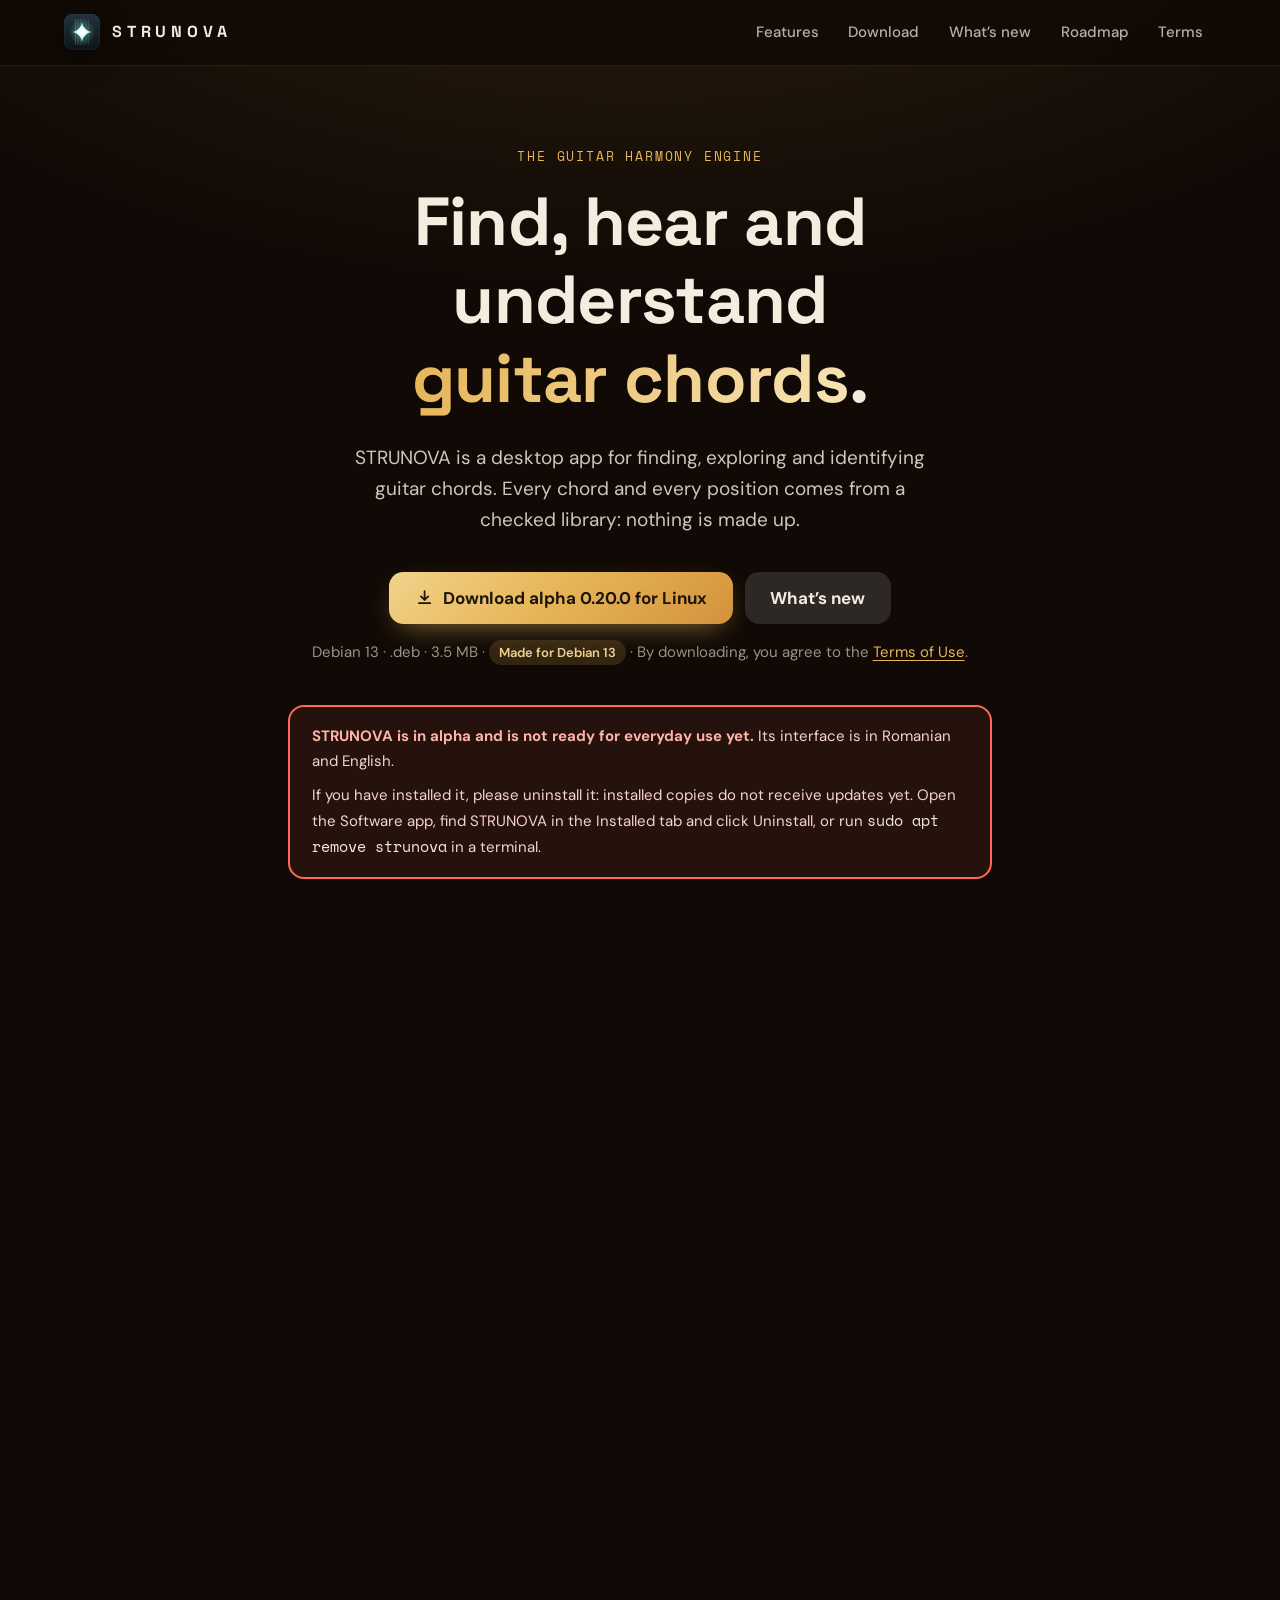
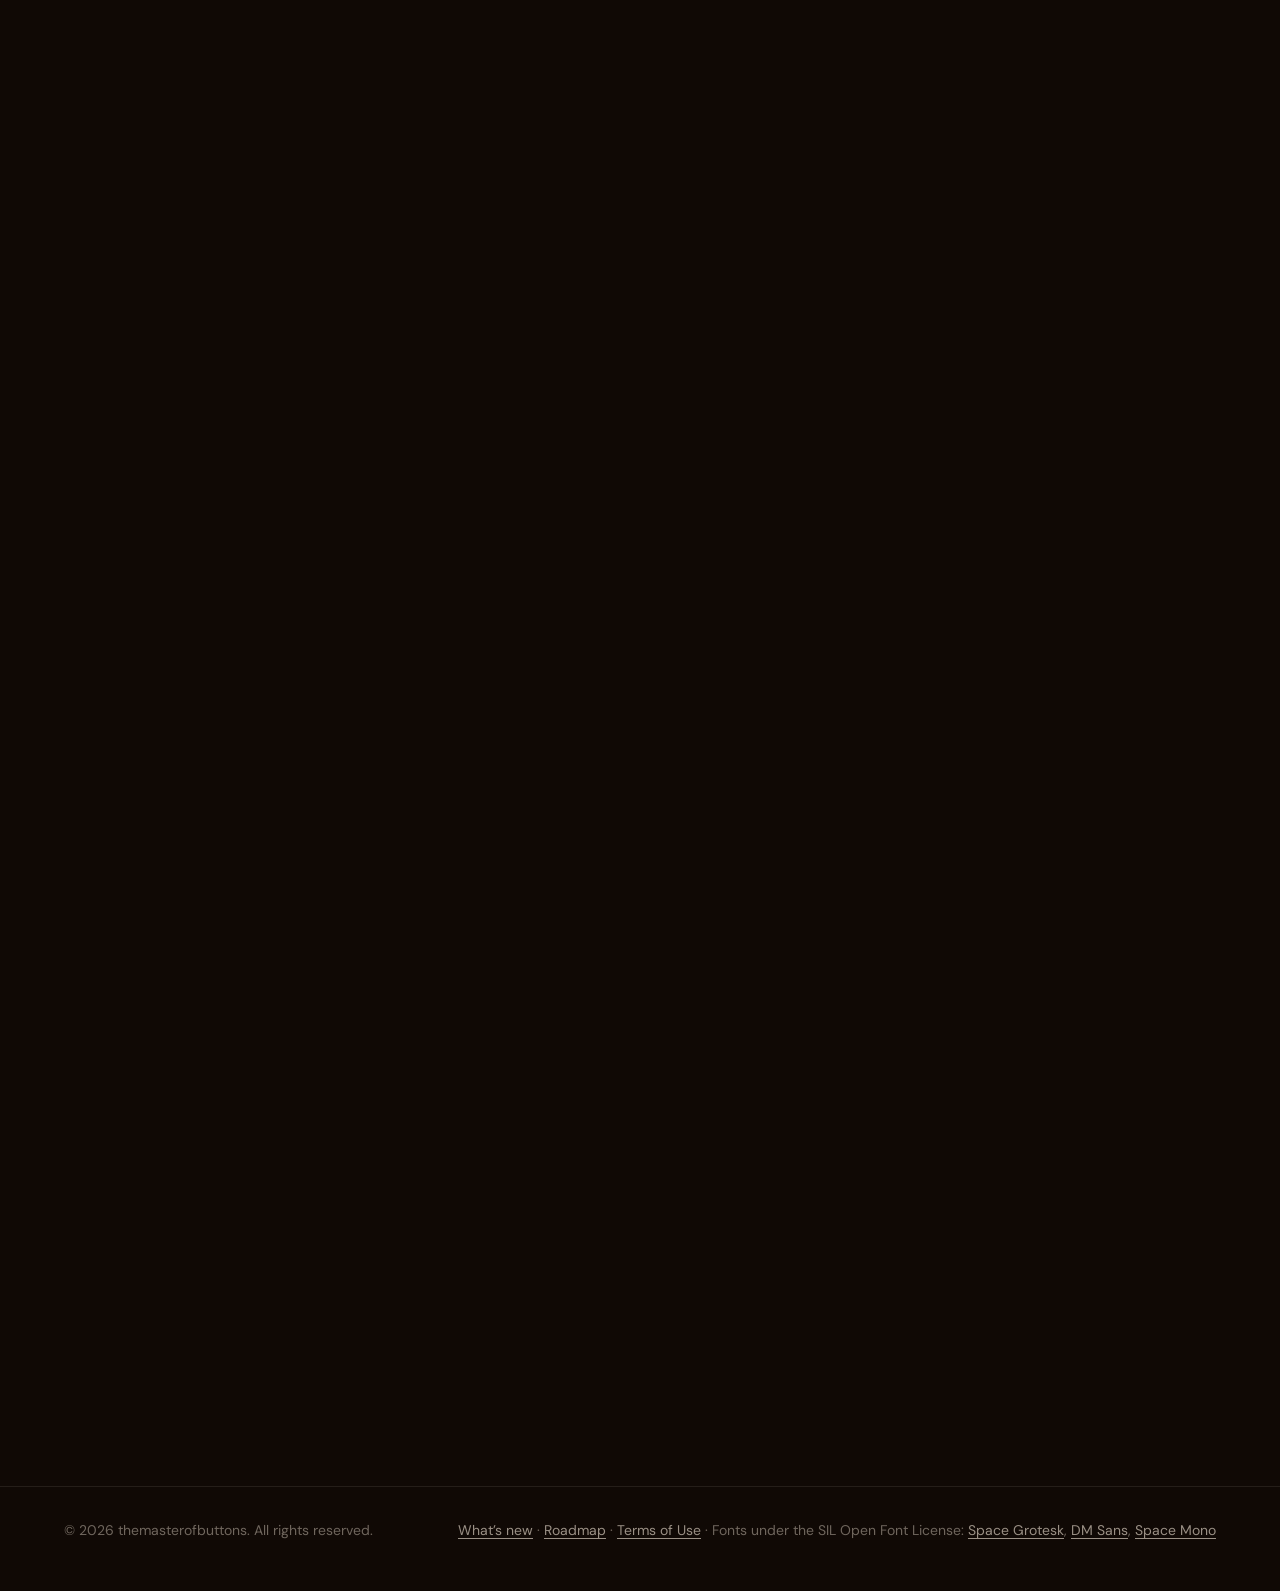
==== commit 5ded9c20: "Offer STRUNOVA 0.20.0 alpha: glass, in the manner of iOS 26 and macOS Tahoe A floating sidebar and c" ====
--- a/index.html
+++ b/index.html
@@ -70,11 +70,11 @@
           Every chord and every position comes from a checked library: nothing is made up.
         </p>
         <div class="actions">
-          <a class="button" href="download/STRUNOVA_0.19.0_amd64.deb" download>
+          <a class="button" href="download/STRUNOVA_0.20.0_amd64.deb" download>
             <svg viewBox="0 0 24 24" fill="none" stroke="currentColor" stroke-width="2.2" stroke-linecap="round" stroke-linejoin="round" aria-hidden="true">
               <path d="M12 4v11m0 0-4.5-4.5M12 15l4.5-4.5M5 19h14" />
             </svg>
-            Download alpha 0.19.0 for Linux
+            Download alpha 0.20.0 for Linux
           </a>
           <a class="button quiet" href="releases.html">What’s new</a>
         </div>
@@ -245,10 +245,11 @@
                   <path d="M3 12c2.5 0 2.5-6 5-6s2.5 12 5 12 2.5-6 5-6 2.5 0 3 0" />
                 </svg>
               </div>
-              <h3>Motion like iOS and macOS</h3>
-              <p>
-                Buttons give way under a click, selections slide, sliders glide and fingers
-                move to the next position.
+              <h3>Glass and motion like iOS and macOS</h3>
+              <p>
+                The sidebar and the controls are glass that catches the light. Buttons give way
+                under a click, selections slide and stretch like a drop, and fingers move to the
+                next position.
               </p>
             </li>
             <li class="card">
@@ -316,21 +317,21 @@
             <p class="eyebrow">Download</p>
             <h2>Try the alpha</h2>
             <p>
-              New in 0.19.0: more chords, after a review of the whole library. Six more chord
-              types, 7♯5, 7♭5, 9sus4, maj7♯11, m11 and m6/9, each with an explanation of its
-              theory, and the m6 and m(maj7) chords on every root: 359 chords with 609 positions.
+              New in 0.20.0: glass, in the manner of iOS 26 and macOS Tahoe. The sidebar floats
+              in the window as a pane of glass, and the buttons, fields and tabs are capsules of
+              glass that catch the light; selections stretch like a drop as they slide.
               <a href="releases.html">Every version</a>.
             </p>
           </div>
 
           <div class="download reveal">
             <div class="panel">
-              <h3>STRUNOVA 0.19.0 alpha</h3>
+              <h3>STRUNOVA 0.20.0 alpha</h3>
               <p class="small">
                 Debian package · 64-bit (x86-64) · 3.5&nbsp;MB ·
                 <span class="status">Made for Debian 13</span>
               </p>
-              <a class="button" href="download/STRUNOVA_0.19.0_amd64.deb" download>
+              <a class="button" href="download/STRUNOVA_0.20.0_amd64.deb" download>
                 <svg viewBox="0 0 24 24" fill="none" stroke="currentColor" stroke-width="2.2" stroke-linecap="round" stroke-linejoin="round" aria-hidden="true">
                   <path d="M12 4v11m0 0-4.5-4.5M12 15l4.5-4.5M5 19h14" />
                 </svg>
@@ -340,12 +341,12 @@
                 By downloading, you agree to the <a href="terms.html">Terms of Use</a>.
               </p>
               <p>
-                STRUNOVA 0.19.0 is an early alpha, not ready for everyday use yet. Installed
+                STRUNOVA 0.20.0 is an early alpha, not ready for everyday use yet. Installed
                 copies do not receive updates yet: each new version is offered on this page.
               </p>
               <p class="small">SHA-256 of the package:</p>
               <div class="code">
-                <code id="checksum">6601b98dec70a8089906e7ac98803b99c8dd586f7d24249e0c03e75c8ba027a9</code>
+                <code id="checksum">8b0f42d042e8ce9e7908c50e1617a1d9d662469e22c46f5d46bfb4820da36775</code>
                 <button class="copy" type="button" data-copy="checksum">Copy</button>
               </div>
             </div>
@@ -359,7 +360,7 @@
               </ol>
               <p class="small">Or, in a terminal, in the folder where you saved the file:</p>
               <div class="code">
-                <code id="install">sudo apt install ./STRUNOVA_0.19.0_amd64.deb</code>
+                <code id="install">sudo apt install ./STRUNOVA_0.20.0_amd64.deb</code>
                 <button class="copy" type="button" data-copy="install">Copy</button>
               </div>
               <p class="small">
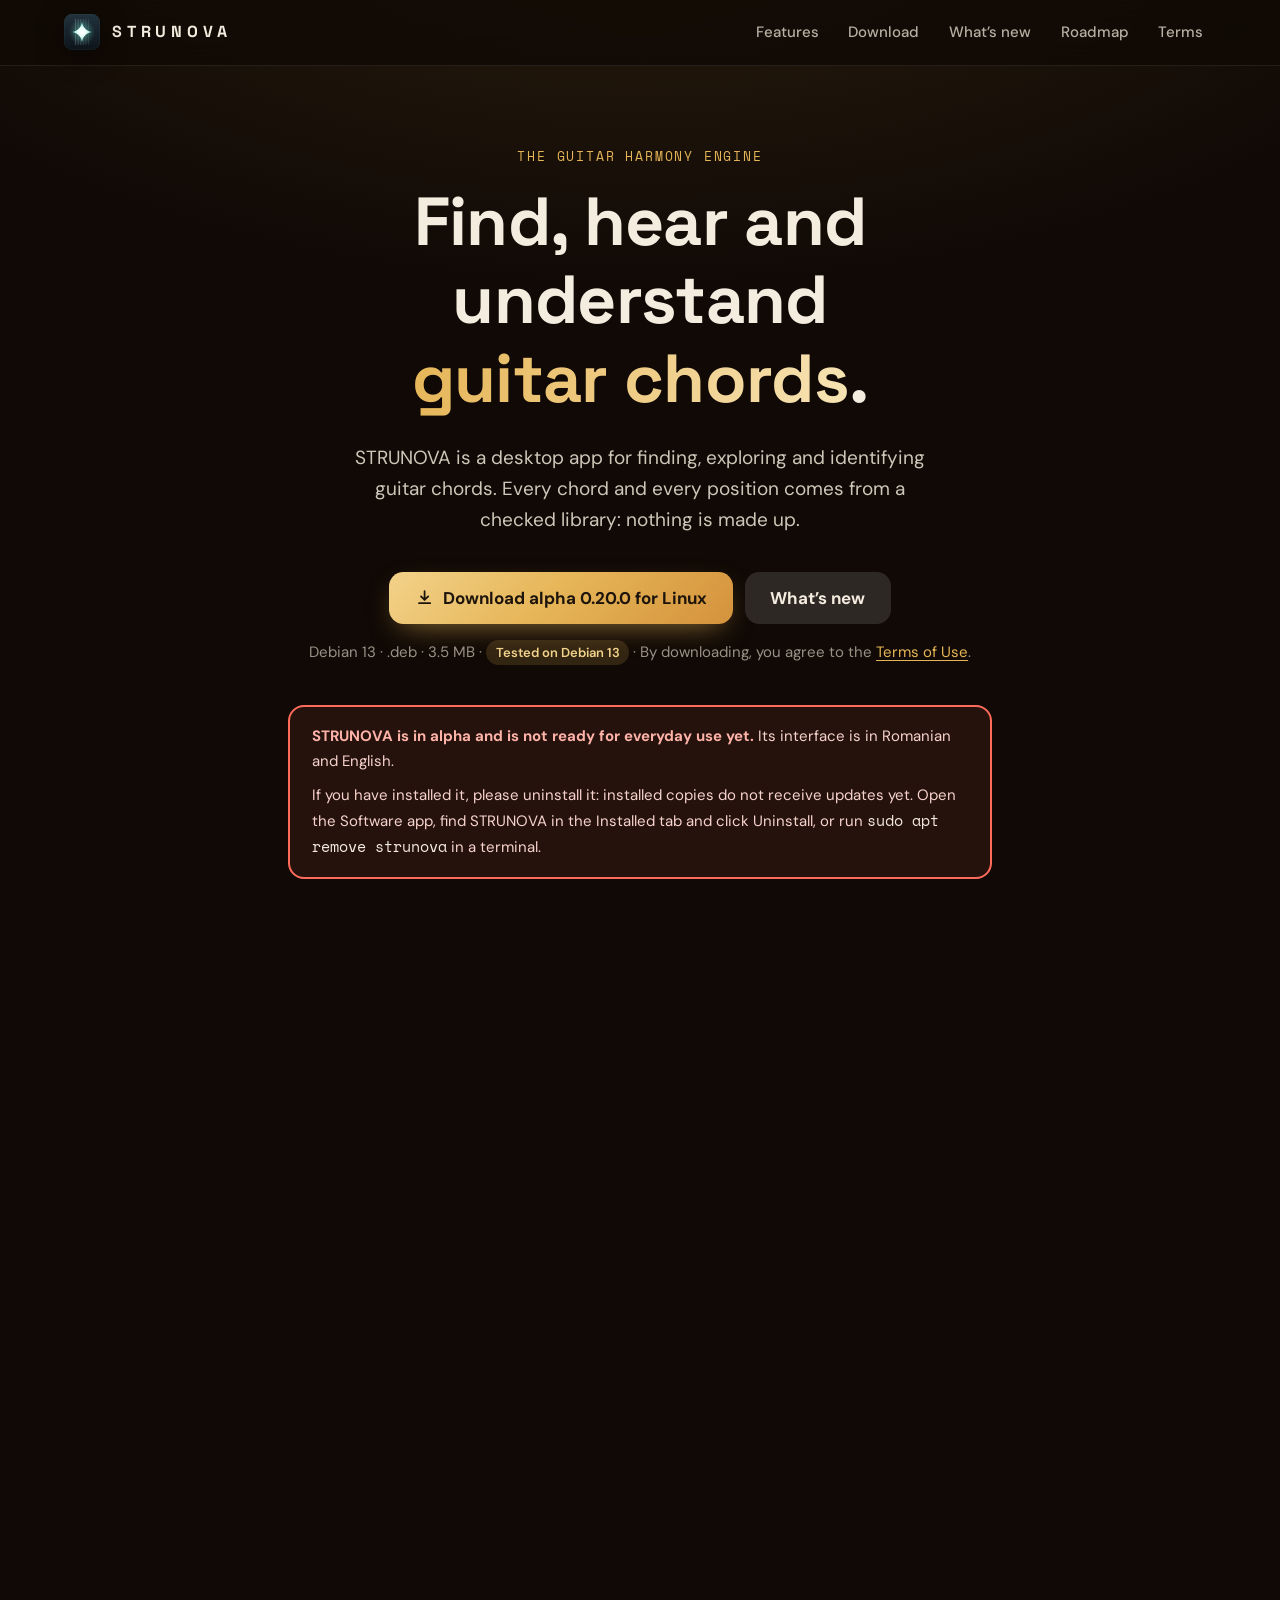
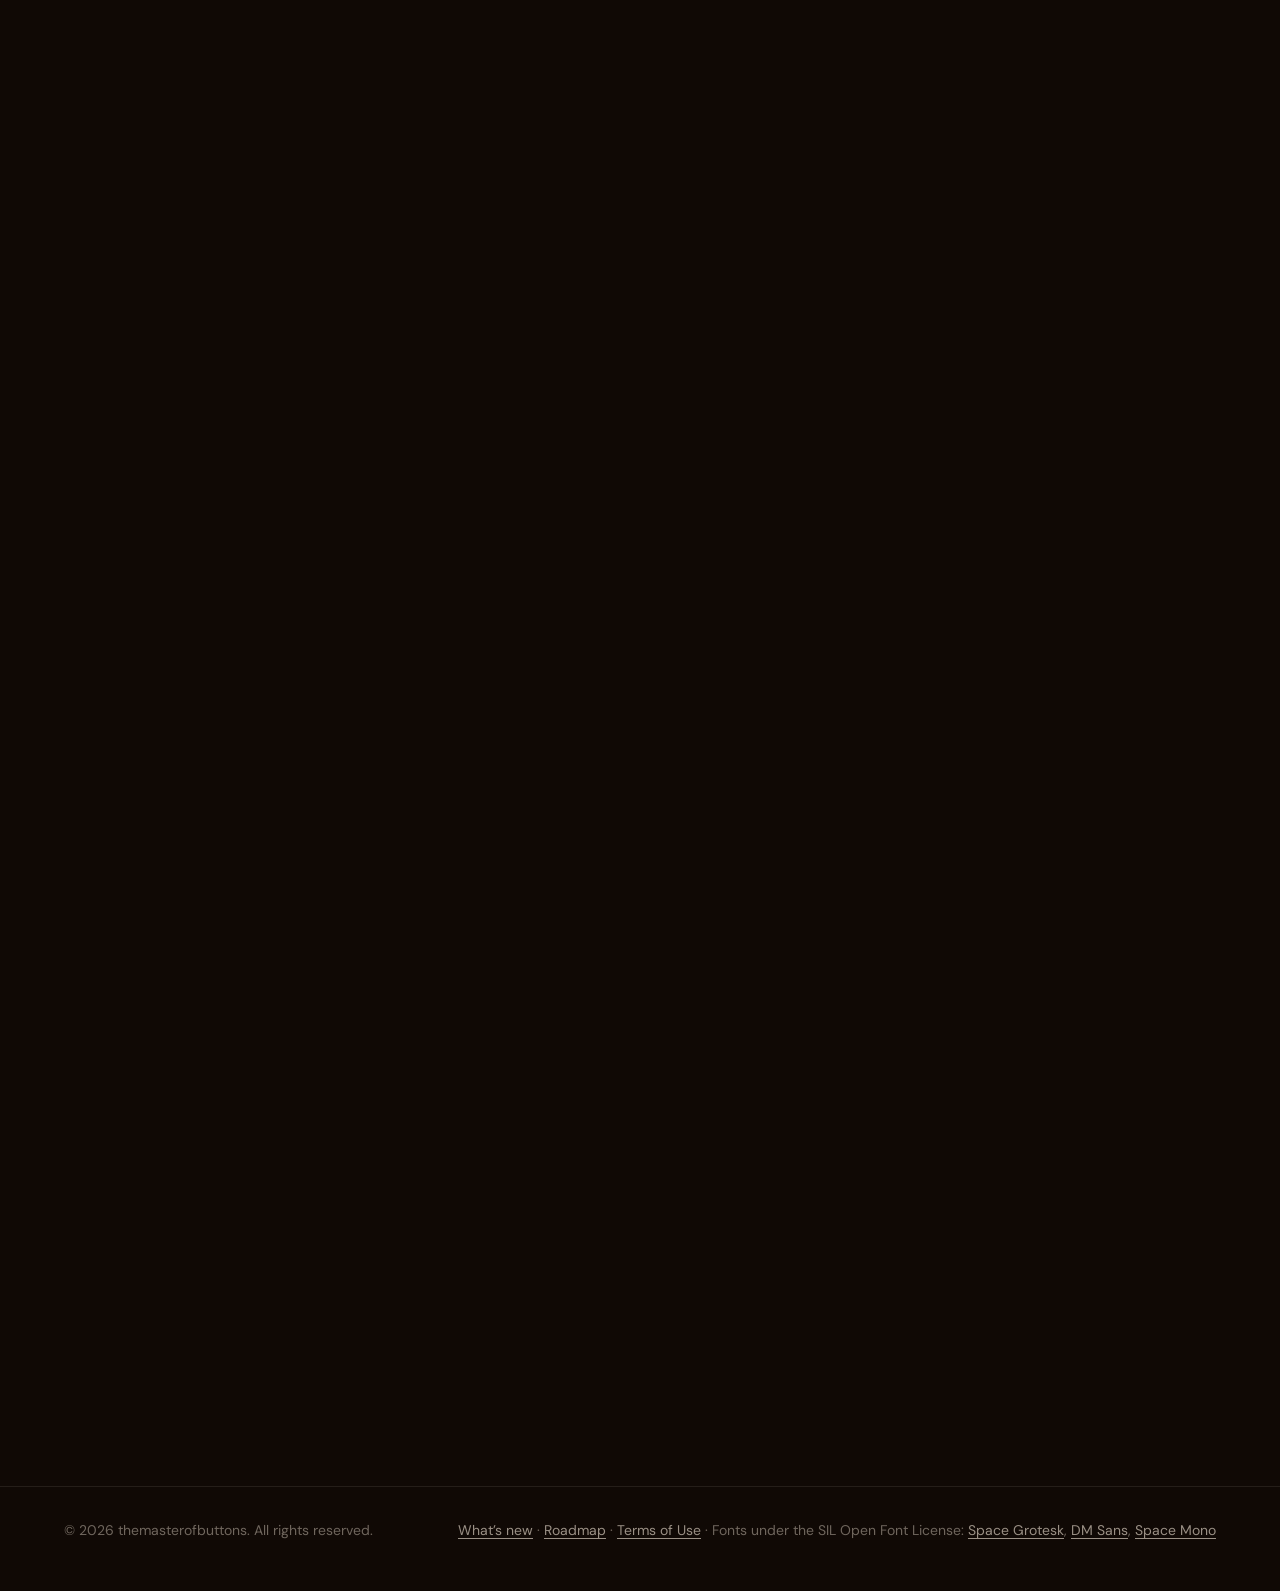
==== commit ff603b55: "Download section: 0.20.0 was tested on Debian 13 Co-Authored-By: Claude Opus 5.5 <noreply@anthropic." ====
--- a/index.html
+++ b/index.html
@@ -79,7 +79,7 @@
           <a class="button quiet" href="releases.html">What’s new</a>
         </div>
         <p class="meta">
-          Debian 13 · .deb · 3.5&nbsp;MB · <span class="status">Made for Debian 13</span> ·
+          Debian 13 · .deb · 3.5&nbsp;MB · <span class="status">Tested on Debian 13</span> ·
           By downloading, you agree to the <a href="terms.html">Terms of Use</a>.
         </p>
 
@@ -329,7 +329,7 @@
               <h3>STRUNOVA 0.20.0 alpha</h3>
               <p class="small">
                 Debian package · 64-bit (x86-64) · 3.5&nbsp;MB ·
-                <span class="status">Made for Debian 13</span>
+                <span class="status">Tested on Debian 13</span>
               </p>
               <a class="button" href="download/STRUNOVA_0.20.0_amd64.deb" download>
                 <svg viewBox="0 0 24 24" fill="none" stroke="currentColor" stroke-width="2.2" stroke-linecap="round" stroke-linejoin="round" aria-hidden="true">
@@ -356,7 +356,7 @@
               <ol class="steps">
                 <li>Open the downloaded file: the Software app opens.</li>
                 <li>Click <strong>Install</strong> and enter your password.</li>
-                <li>STRUNOVA appears in your application menu. Made for Debian 13 (64-bit).</li>
+                <li>STRUNOVA appears in your application menu. Tested on Debian 13 (64-bit).</li>
               </ol>
               <p class="small">Or, in a terminal, in the folder where you saved the file:</p>
               <div class="code">
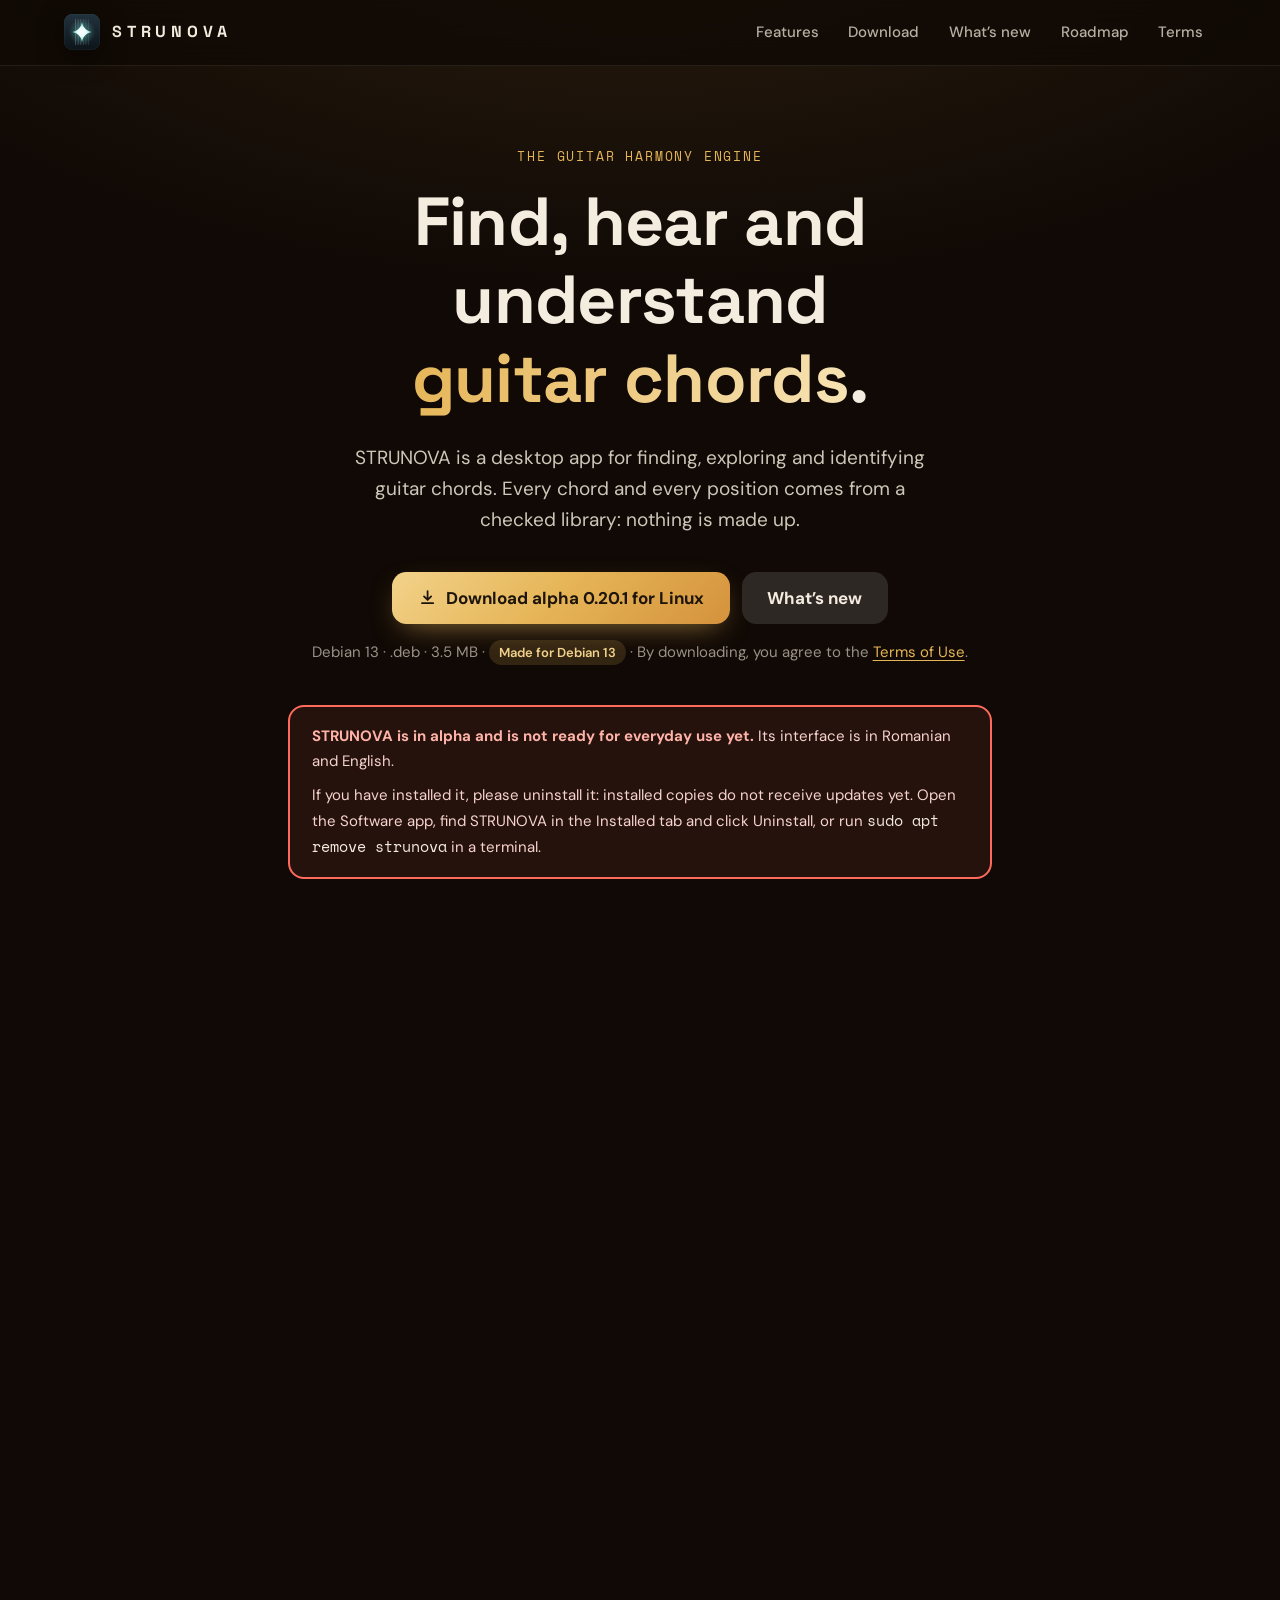
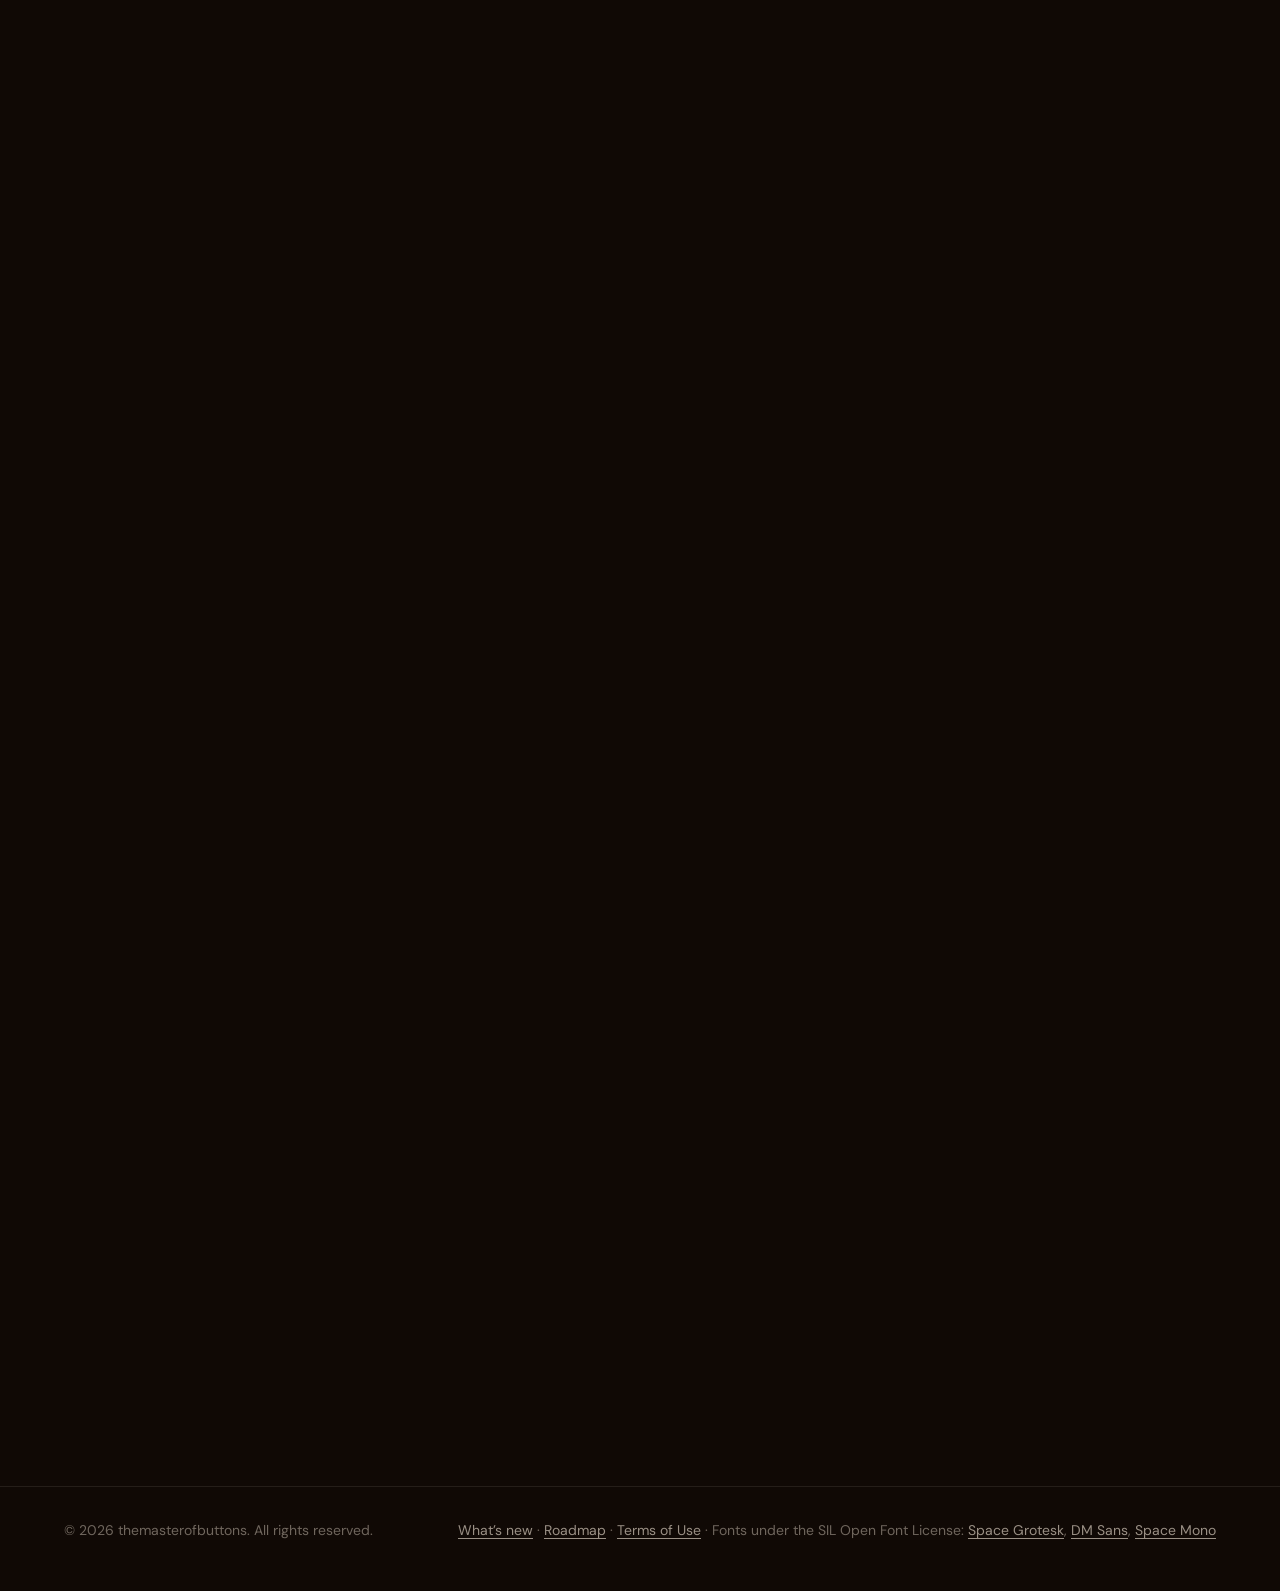
==== commit 54705f47: "Offer STRUNOVA 0.20.1 alpha: lighter animations, and fixes The animations ask less of a laptop, with" ====
--- a/index.html
+++ b/index.html
@@ -70,16 +70,16 @@
           Every chord and every position comes from a checked library: nothing is made up.
         </p>
         <div class="actions">
-          <a class="button" href="download/STRUNOVA_0.20.0_amd64.deb" download>
+          <a class="button" href="download/STRUNOVA_0.20.1_amd64.deb" download>
             <svg viewBox="0 0 24 24" fill="none" stroke="currentColor" stroke-width="2.2" stroke-linecap="round" stroke-linejoin="round" aria-hidden="true">
               <path d="M12 4v11m0 0-4.5-4.5M12 15l4.5-4.5M5 19h14" />
             </svg>
-            Download alpha 0.20.0 for Linux
+            Download alpha 0.20.1 for Linux
           </a>
           <a class="button quiet" href="releases.html">What’s new</a>
         </div>
         <p class="meta">
-          Debian 13 · .deb · 3.5&nbsp;MB · <span class="status">Tested on Debian 13</span> ·
+          Debian 13 · .deb · 3.5&nbsp;MB · <span class="status">Made for Debian 13</span> ·
           By downloading, you agree to the <a href="terms.html">Terms of Use</a>.
         </p>
 
@@ -317,21 +317,21 @@
             <p class="eyebrow">Download</p>
             <h2>Try the alpha</h2>
             <p>
-              New in 0.20.0: glass, in the manner of iOS 26 and macOS Tahoe. The sidebar floats
-              in the window as a pane of glass, and the buttons, fields and tabs are capsules of
-              glass that catch the light; selections stretch like a drop as they slide.
+              New in 0.20.1: lighter animations, made for laptops, with the same glass; and fixes
+              from a review of the code: playing every position in turn no longer stalls, and
+              settings that cannot be read are never overwritten.
               <a href="releases.html">Every version</a>.
             </p>
           </div>
 
           <div class="download reveal">
             <div class="panel">
-              <h3>STRUNOVA 0.20.0 alpha</h3>
+              <h3>STRUNOVA 0.20.1 alpha</h3>
               <p class="small">
                 Debian package · 64-bit (x86-64) · 3.5&nbsp;MB ·
-                <span class="status">Tested on Debian 13</span>
-              </p>
-              <a class="button" href="download/STRUNOVA_0.20.0_amd64.deb" download>
+                <span class="status">Made for Debian 13</span>
+              </p>
+              <a class="button" href="download/STRUNOVA_0.20.1_amd64.deb" download>
                 <svg viewBox="0 0 24 24" fill="none" stroke="currentColor" stroke-width="2.2" stroke-linecap="round" stroke-linejoin="round" aria-hidden="true">
                   <path d="M12 4v11m0 0-4.5-4.5M12 15l4.5-4.5M5 19h14" />
                 </svg>
@@ -341,12 +341,12 @@
                 By downloading, you agree to the <a href="terms.html">Terms of Use</a>.
               </p>
               <p>
-                STRUNOVA 0.20.0 is an early alpha, not ready for everyday use yet. Installed
+                STRUNOVA 0.20.1 is an early alpha, not ready for everyday use yet. Installed
                 copies do not receive updates yet: each new version is offered on this page.
               </p>
               <p class="small">SHA-256 of the package:</p>
               <div class="code">
-                <code id="checksum">8b0f42d042e8ce9e7908c50e1617a1d9d662469e22c46f5d46bfb4820da36775</code>
+                <code id="checksum">7d881a676219585e8980b786a4528b1b50e8c1627c3d0e23a97ea4aa29e67709</code>
                 <button class="copy" type="button" data-copy="checksum">Copy</button>
               </div>
             </div>
@@ -356,11 +356,11 @@
               <ol class="steps">
                 <li>Open the downloaded file: the Software app opens.</li>
                 <li>Click <strong>Install</strong> and enter your password.</li>
-                <li>STRUNOVA appears in your application menu. Tested on Debian 13 (64-bit).</li>
+                <li>STRUNOVA appears in your application menu. Made for Debian 13 (64-bit).</li>
               </ol>
               <p class="small">Or, in a terminal, in the folder where you saved the file:</p>
               <div class="code">
-                <code id="install">sudo apt install ./STRUNOVA_0.20.0_amd64.deb</code>
+                <code id="install">sudo apt install ./STRUNOVA_0.20.1_amd64.deb</code>
                 <button class="copy" type="button" data-copy="install">Copy</button>
               </div>
               <p class="small">
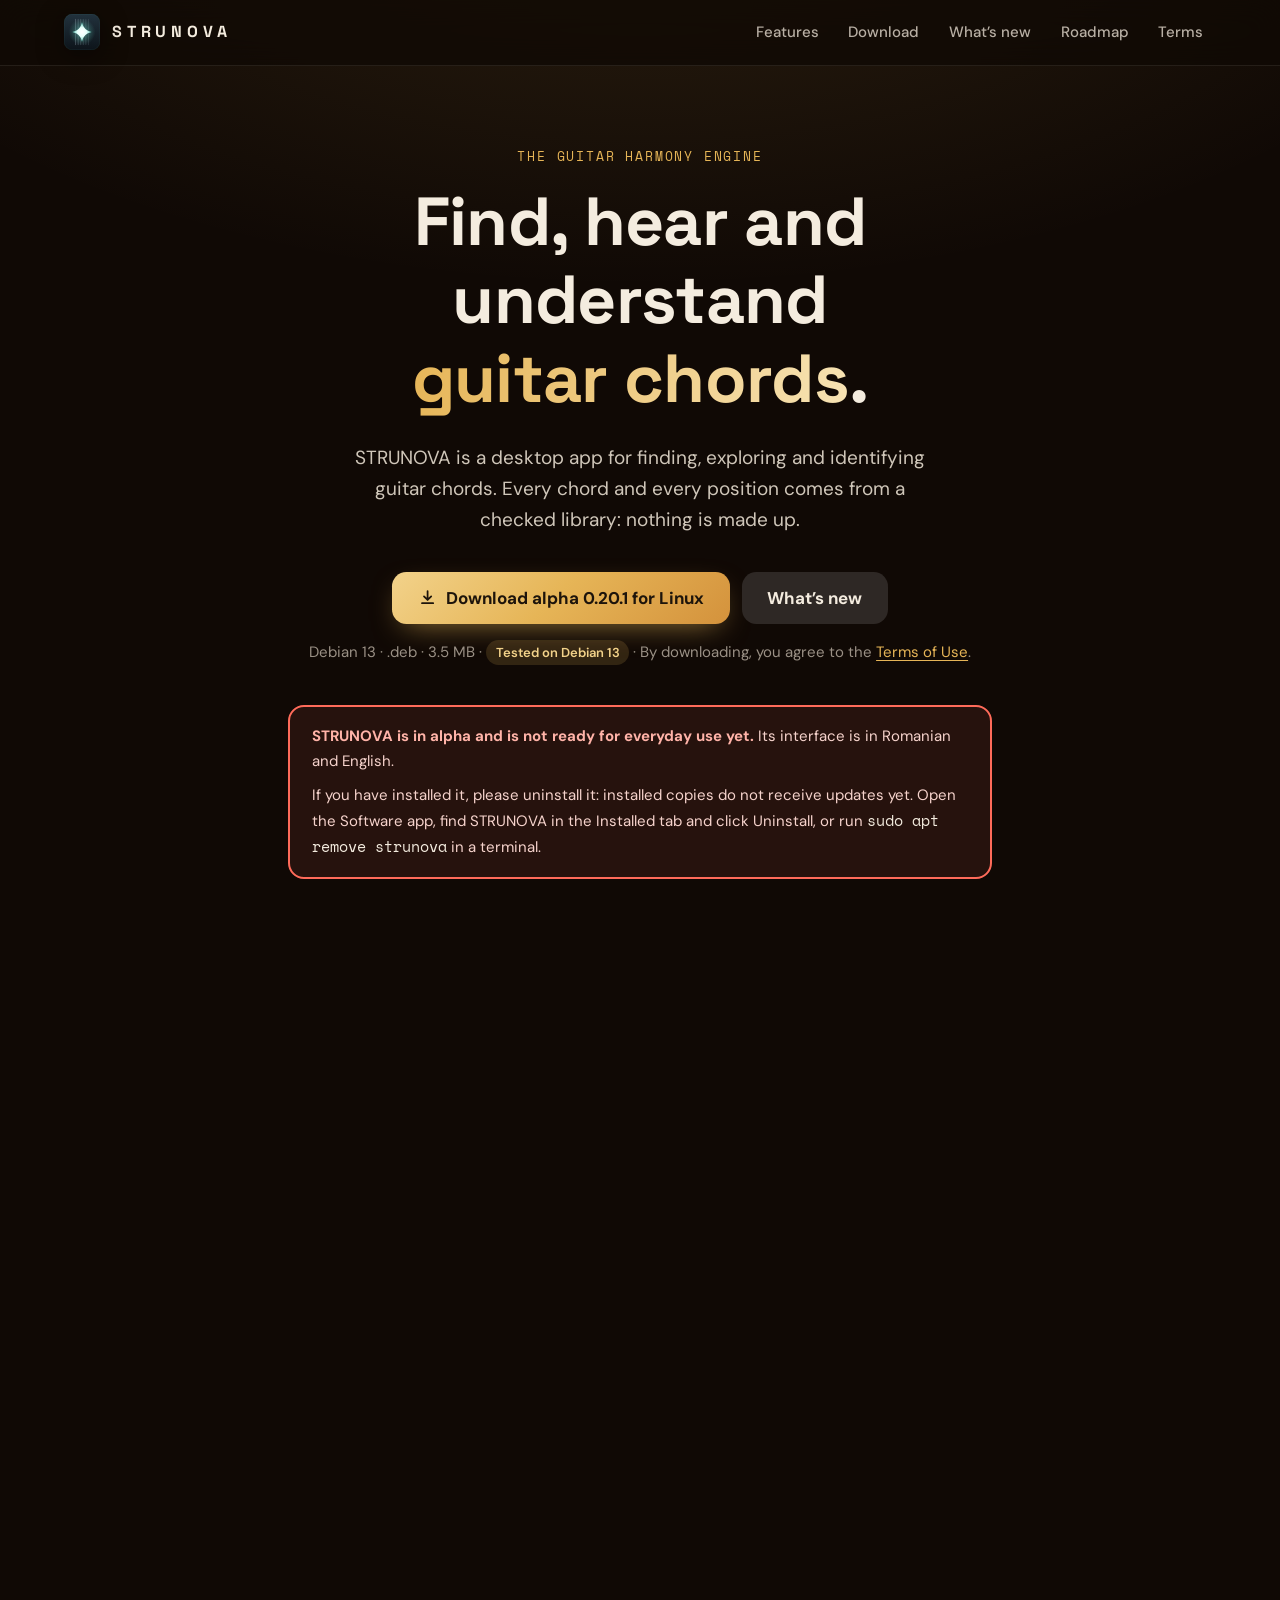
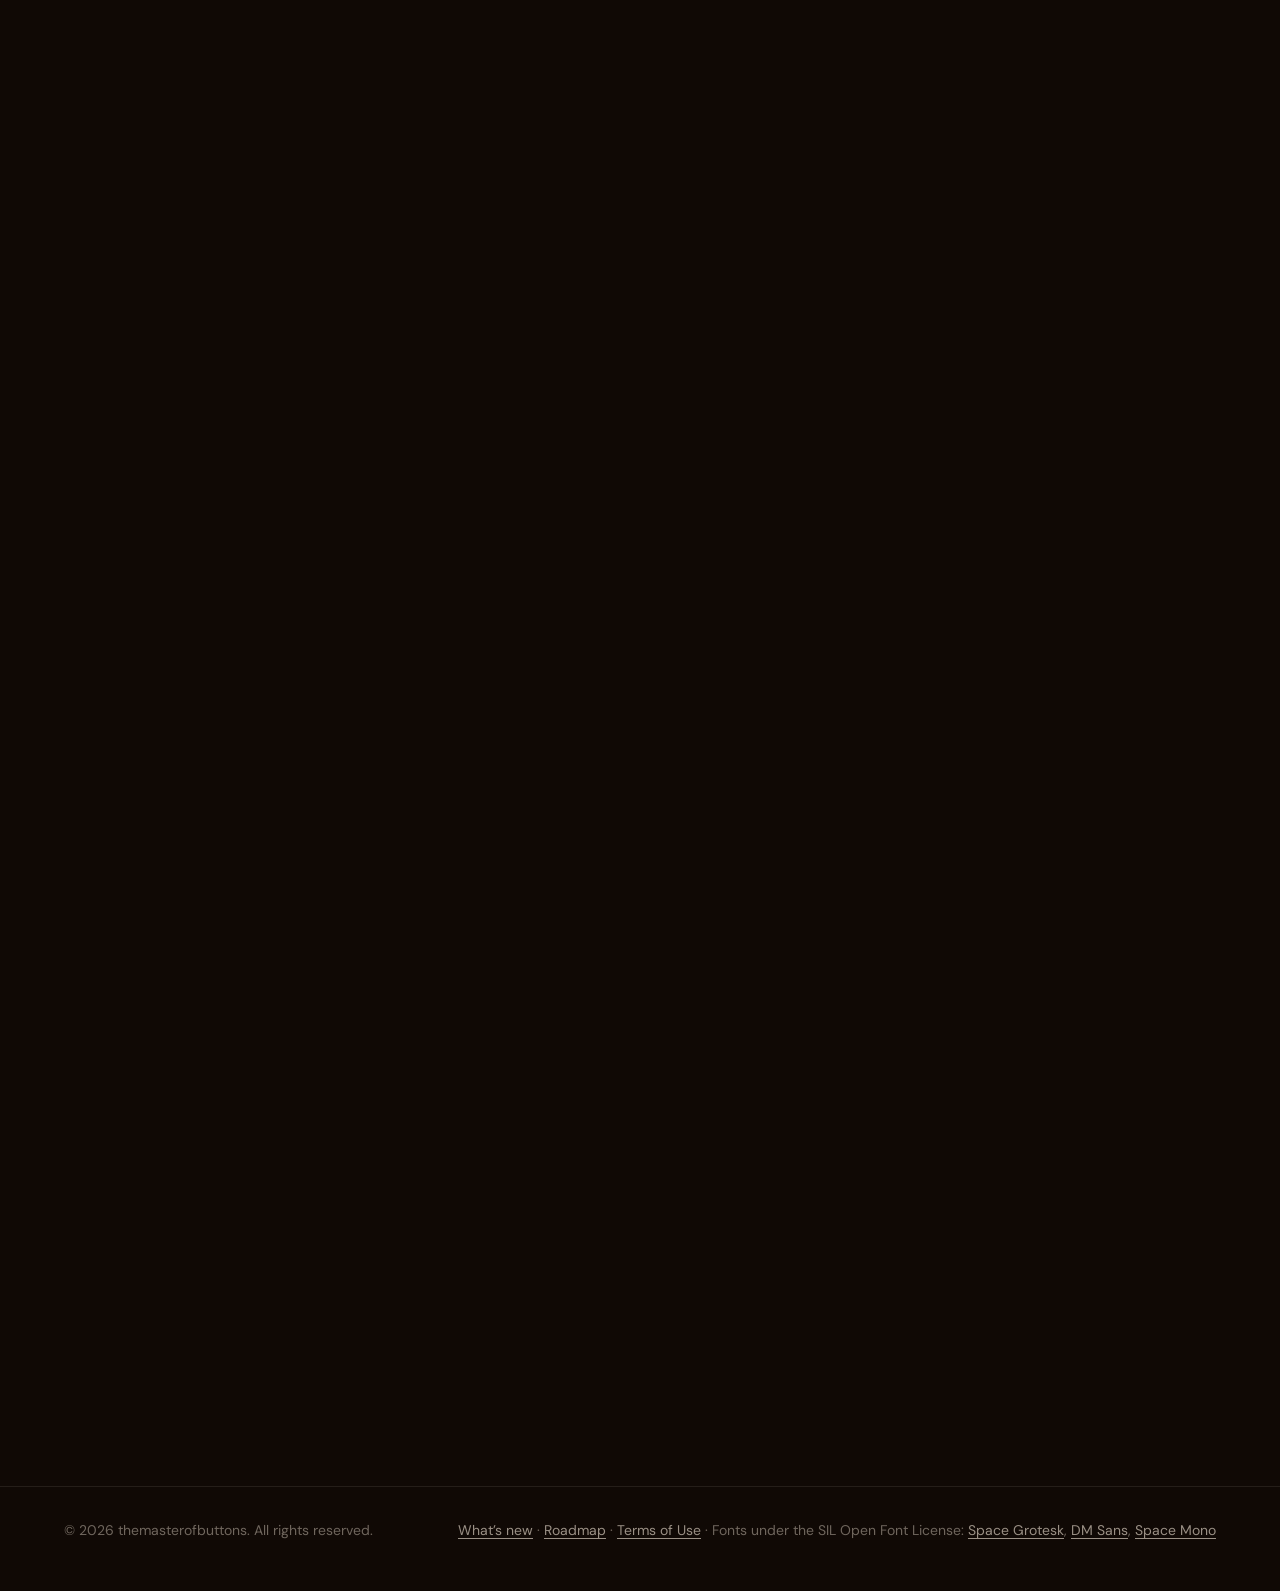
==== commit 6f0f50b5: "Download section: 0.20.1 was tested on Debian 13 Co-Authored-By: Claude Opus 5.5 <noreply@anthropic." ====
--- a/index.html
+++ b/index.html
@@ -79,7 +79,7 @@
           <a class="button quiet" href="releases.html">What’s new</a>
         </div>
         <p class="meta">
-          Debian 13 · .deb · 3.5&nbsp;MB · <span class="status">Made for Debian 13</span> ·
+          Debian 13 · .deb · 3.5&nbsp;MB · <span class="status">Tested on Debian 13</span> ·
           By downloading, you agree to the <a href="terms.html">Terms of Use</a>.
         </p>
 
@@ -329,7 +329,7 @@
               <h3>STRUNOVA 0.20.1 alpha</h3>
               <p class="small">
                 Debian package · 64-bit (x86-64) · 3.5&nbsp;MB ·
-                <span class="status">Made for Debian 13</span>
+                <span class="status">Tested on Debian 13</span>
               </p>
               <a class="button" href="download/STRUNOVA_0.20.1_amd64.deb" download>
                 <svg viewBox="0 0 24 24" fill="none" stroke="currentColor" stroke-width="2.2" stroke-linecap="round" stroke-linejoin="round" aria-hidden="true">
@@ -356,7 +356,7 @@
               <ol class="steps">
                 <li>Open the downloaded file: the Software app opens.</li>
                 <li>Click <strong>Install</strong> and enter your password.</li>
-                <li>STRUNOVA appears in your application menu. Made for Debian 13 (64-bit).</li>
+                <li>STRUNOVA appears in your application menu. Tested on Debian 13 (64-bit).</li>
               </ol>
               <p class="small">Or, in a terminal, in the folder where you saved the file:</p>
               <div class="code">
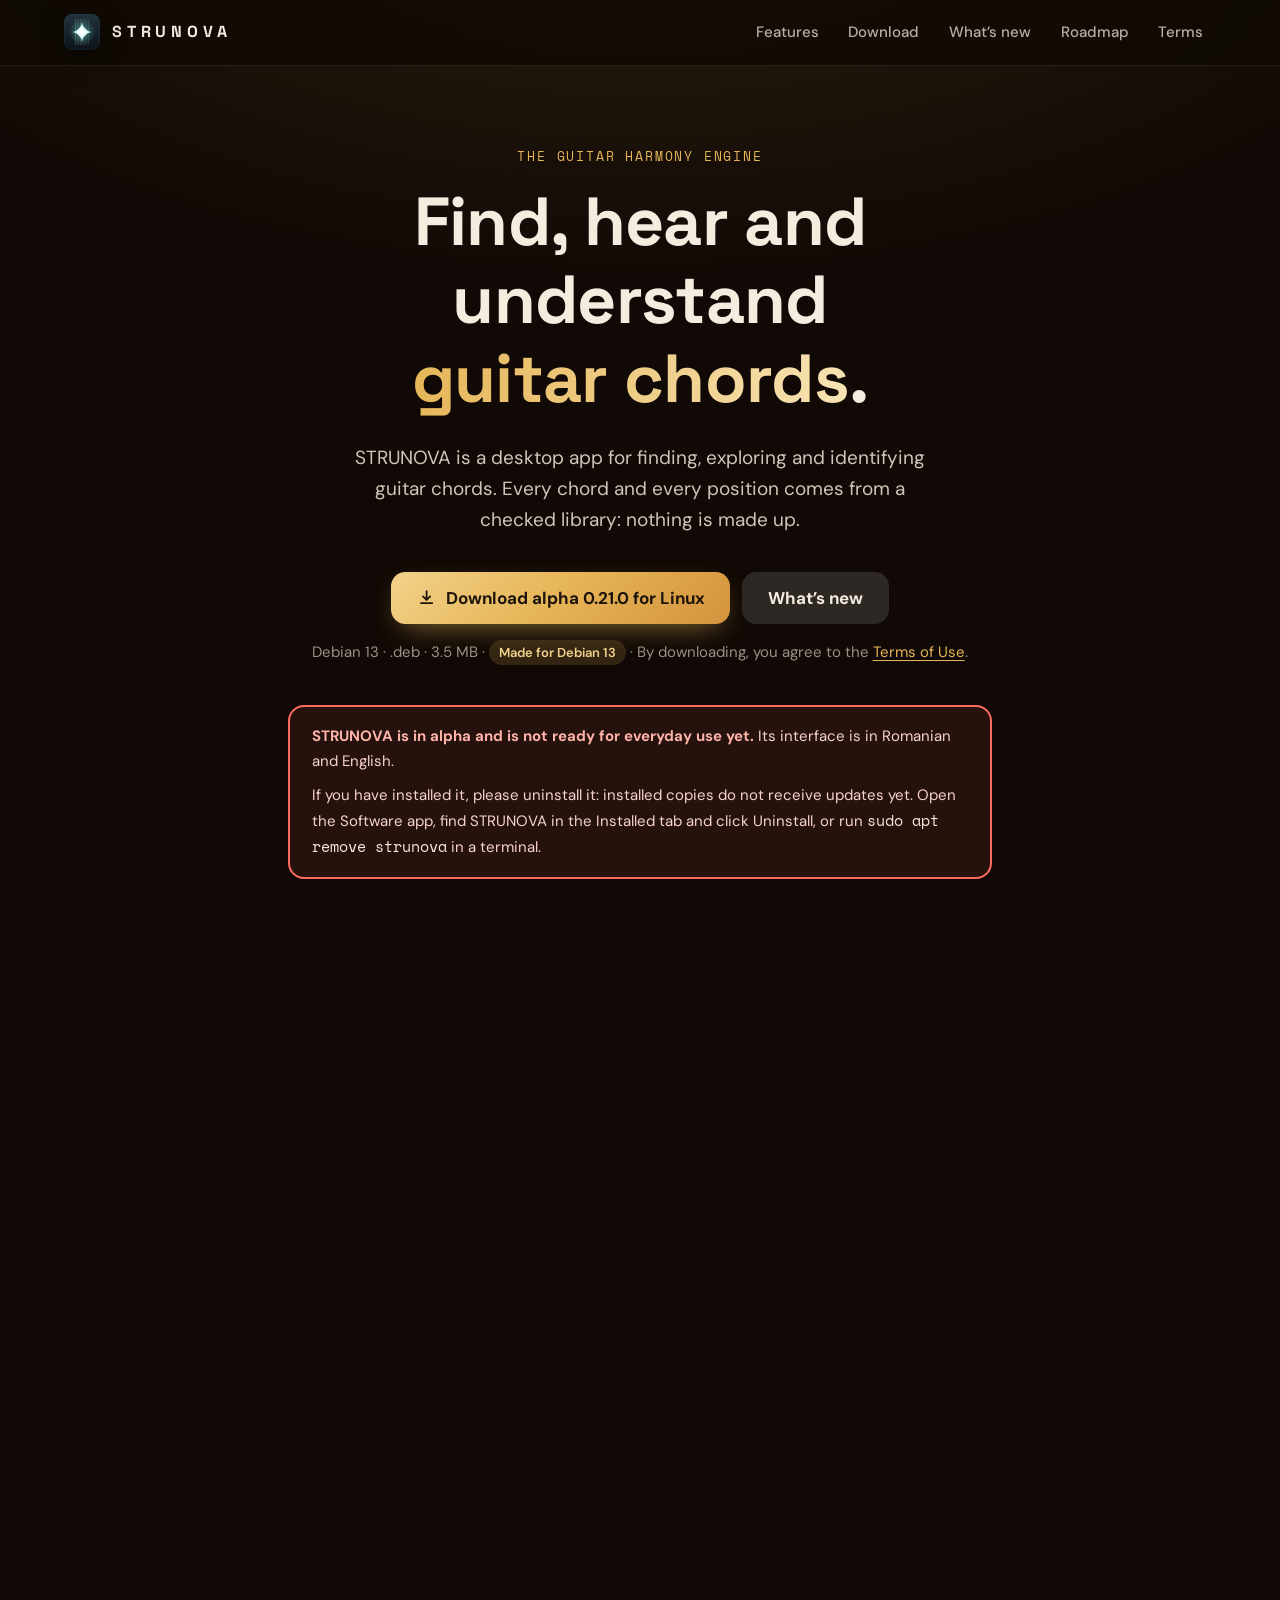
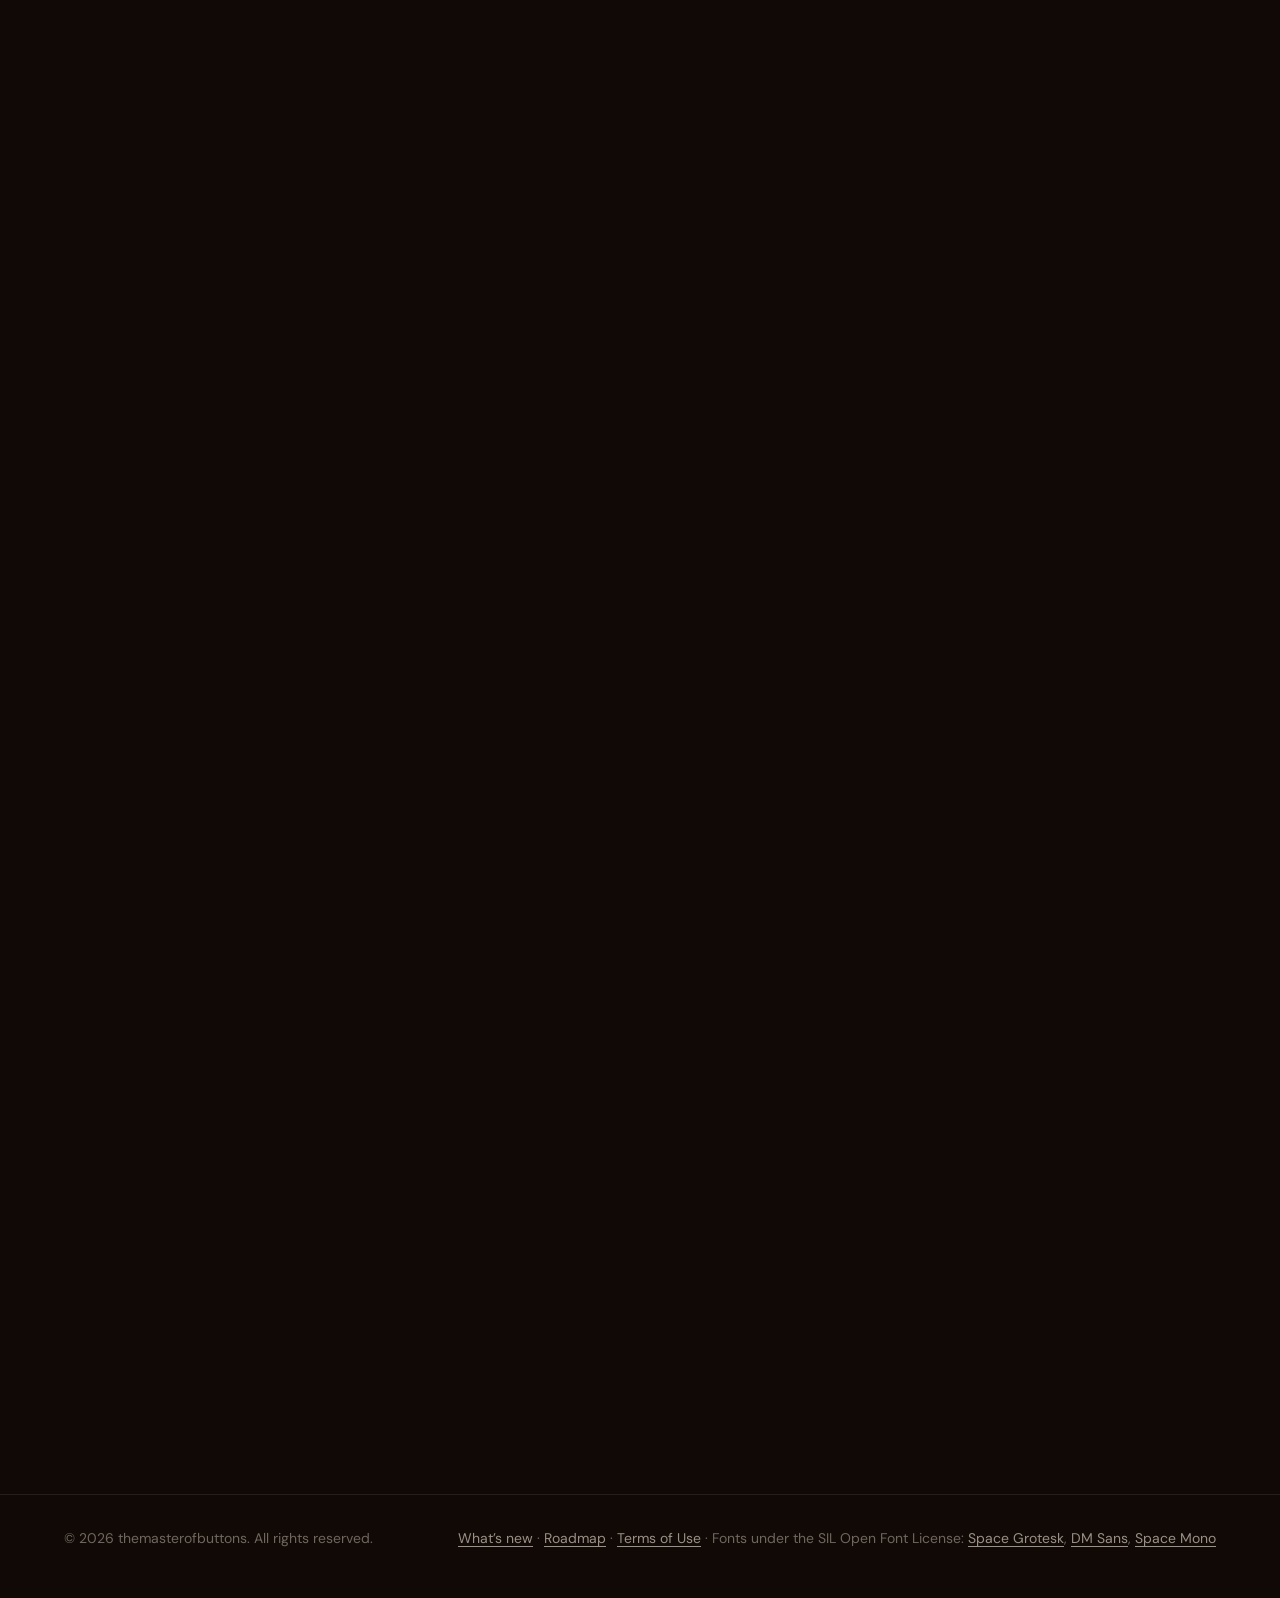
==== commit 2e4015c5: "Offer STRUNOVA 0.21.0 alpha: guitars of 7 and 8 strings Choose six, seven or eight strings in Settin" ====
--- a/index.html
+++ b/index.html
@@ -70,16 +70,16 @@
           Every chord and every position comes from a checked library: nothing is made up.
         </p>
         <div class="actions">
-          <a class="button" href="download/STRUNOVA_0.20.1_amd64.deb" download>
+          <a class="button" href="download/STRUNOVA_0.21.0_amd64.deb" download>
             <svg viewBox="0 0 24 24" fill="none" stroke="currentColor" stroke-width="2.2" stroke-linecap="round" stroke-linejoin="round" aria-hidden="true">
               <path d="M12 4v11m0 0-4.5-4.5M12 15l4.5-4.5M5 19h14" />
             </svg>
-            Download alpha 0.20.1 for Linux
+            Download alpha 0.21.0 for Linux
           </a>
           <a class="button quiet" href="releases.html">What’s new</a>
         </div>
         <p class="meta">
-          Debian 13 · .deb · 3.5&nbsp;MB · <span class="status">Tested on Debian 13</span> ·
+          Debian 13 · .deb · 3.5&nbsp;MB · <span class="status">Made for Debian 13</span> ·
           By downloading, you agree to the <a href="terms.html">Terms of Use</a>.
         </p>
 
@@ -218,6 +218,7 @@
                 your favorites as cards to see and hear. Settings are saved automatically.
               </p>
               <ul>
+                <li>Your guitar: six, seven or eight strings</li>
                 <li>The volume, kept from one session to the next</li>
                 <li>Sound as soon as you choose a note or a chord</li>
                 <li>The length of the fretboard and note names under the mouse</li>
@@ -317,21 +318,21 @@
             <p class="eyebrow">Download</p>
             <h2>Try the alpha</h2>
             <p>
-              New in 0.20.1: lighter animations, made for laptops, with the same glass; and fixes
-              from a review of the code: playing every position in turn no longer stalls, and
-              settings that cannot be read are never overwritten.
+              New in 0.21.0: guitars of 7 and 8 strings. Choose yours in Settings: the
+              positions, the whole neck, chord identification and the sound follow it, with a low
+              B on the seventh string and a low F♯ on the eighth.
               <a href="releases.html">Every version</a>.
             </p>
           </div>
 
           <div class="download reveal">
             <div class="panel">
-              <h3>STRUNOVA 0.20.1 alpha</h3>
+              <h3>STRUNOVA 0.21.0 alpha</h3>
               <p class="small">
                 Debian package · 64-bit (x86-64) · 3.5&nbsp;MB ·
-                <span class="status">Tested on Debian 13</span>
-              </p>
-              <a class="button" href="download/STRUNOVA_0.20.1_amd64.deb" download>
+                <span class="status">Made for Debian 13</span>
+              </p>
+              <a class="button" href="download/STRUNOVA_0.21.0_amd64.deb" download>
                 <svg viewBox="0 0 24 24" fill="none" stroke="currentColor" stroke-width="2.2" stroke-linecap="round" stroke-linejoin="round" aria-hidden="true">
                   <path d="M12 4v11m0 0-4.5-4.5M12 15l4.5-4.5M5 19h14" />
                 </svg>
@@ -341,12 +342,12 @@
                 By downloading, you agree to the <a href="terms.html">Terms of Use</a>.
               </p>
               <p>
-                STRUNOVA 0.20.1 is an early alpha, not ready for everyday use yet. Installed
+                STRUNOVA 0.21.0 is an early alpha, not ready for everyday use yet. Installed
                 copies do not receive updates yet: each new version is offered on this page.
               </p>
               <p class="small">SHA-256 of the package:</p>
               <div class="code">
-                <code id="checksum">7d881a676219585e8980b786a4528b1b50e8c1627c3d0e23a97ea4aa29e67709</code>
+                <code id="checksum">18356687343207b7f53fb245473b84da46c04aa3f3d649ad487d0eb6c5f6705e</code>
                 <button class="copy" type="button" data-copy="checksum">Copy</button>
               </div>
             </div>
@@ -356,11 +357,11 @@
               <ol class="steps">
                 <li>Open the downloaded file: the Software app opens.</li>
                 <li>Click <strong>Install</strong> and enter your password.</li>
-                <li>STRUNOVA appears in your application menu. Tested on Debian 13 (64-bit).</li>
+                <li>STRUNOVA appears in your application menu. Made for Debian 13 (64-bit).</li>
               </ol>
               <p class="small">Or, in a terminal, in the folder where you saved the file:</p>
               <div class="code">
-                <code id="install">sudo apt install ./STRUNOVA_0.20.1_amd64.deb</code>
+                <code id="install">sudo apt install ./STRUNOVA_0.21.0_amd64.deb</code>
                 <button class="copy" type="button" data-copy="install">Copy</button>
               </div>
               <p class="small">
